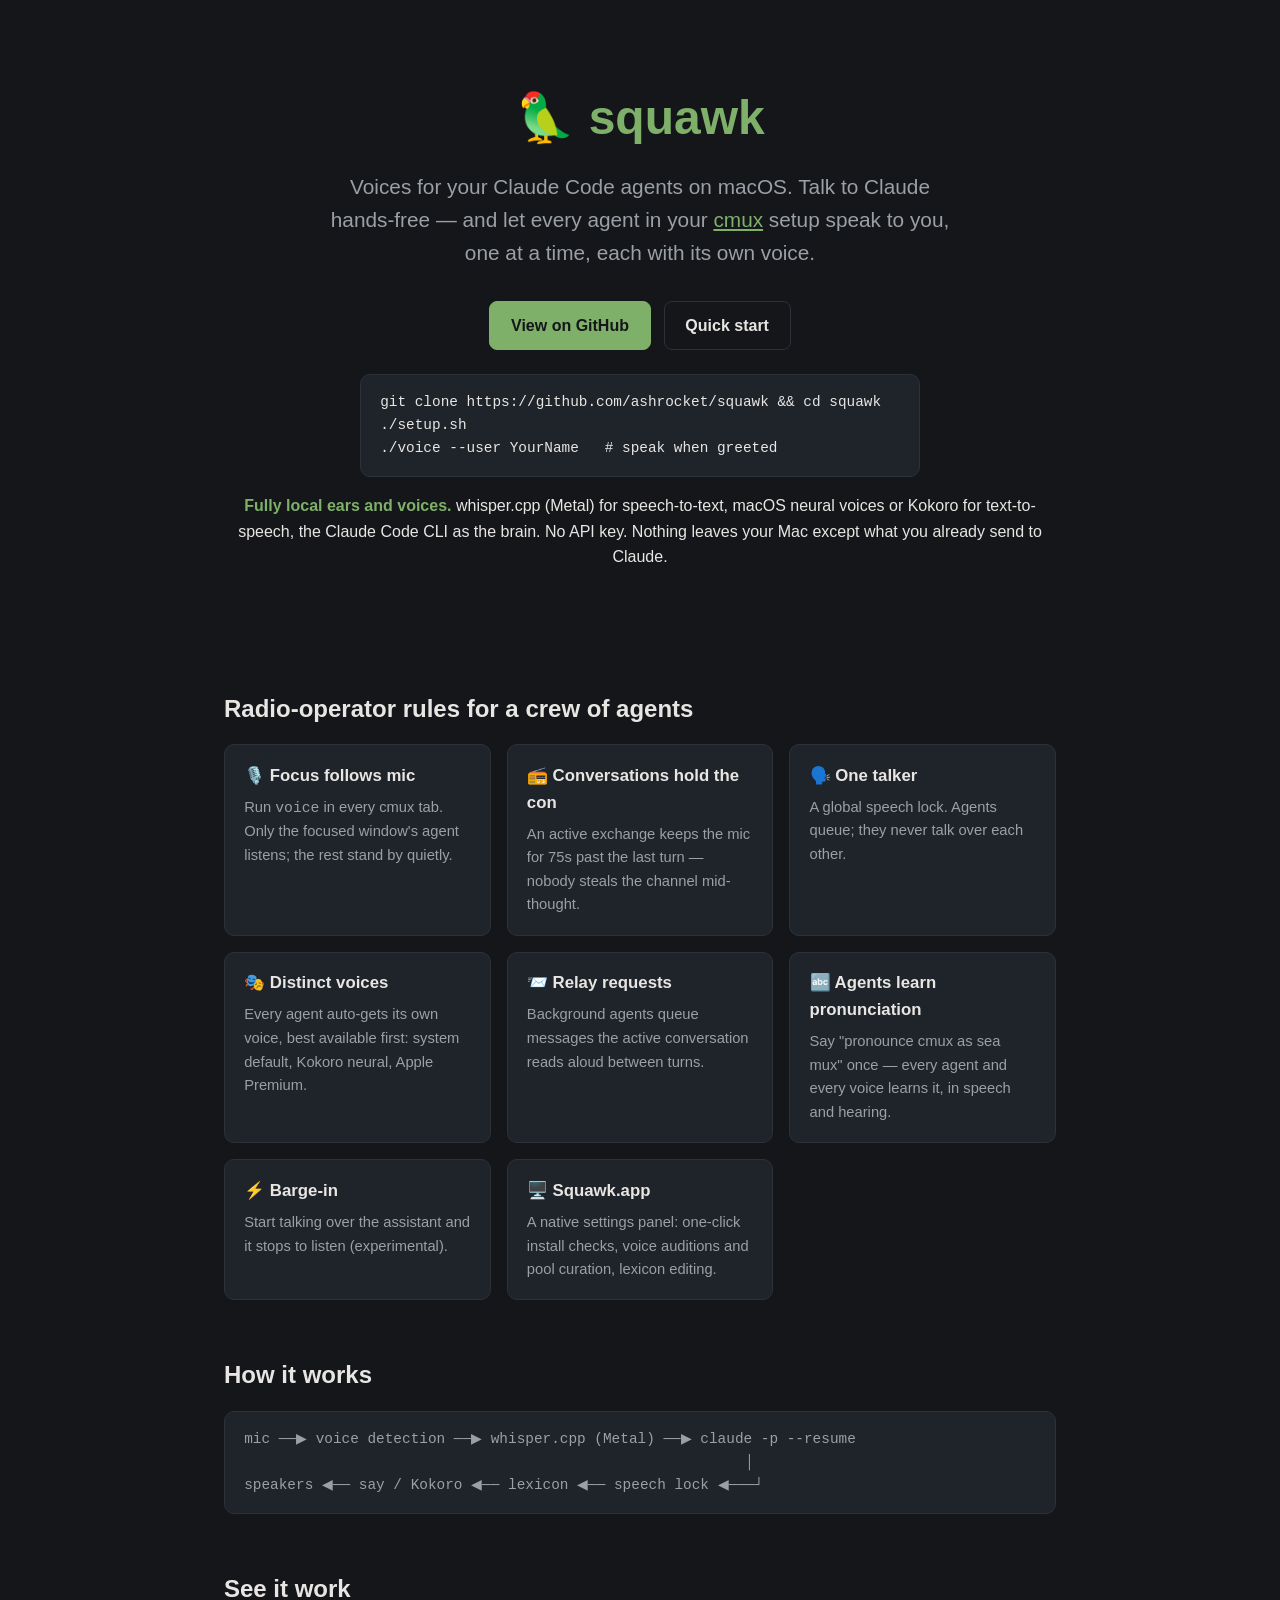
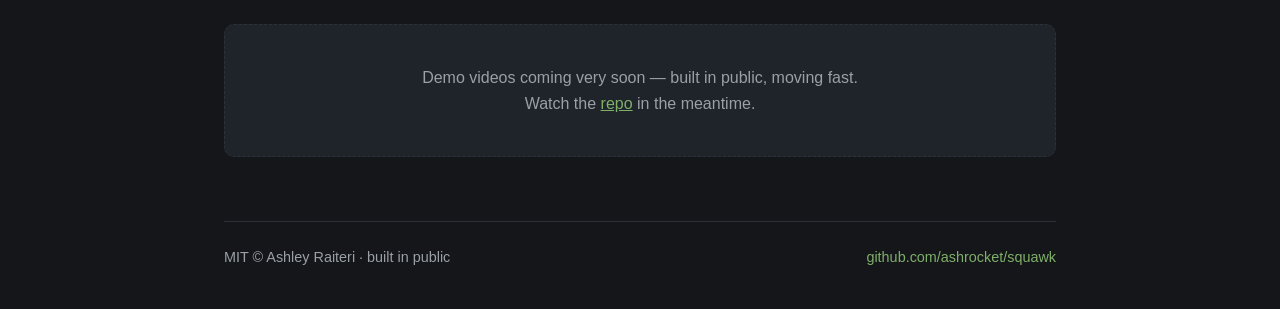
==== site/public/index.html @ d4e0b6df "Open-source readiness: thin-pool fallback, landing site, app icon - speak.py: fresh machines without" ====
<!DOCTYPE html>
<html lang="en">
<head>
<meta charset="utf-8">
<meta name="viewport" content="width=device-width, initial-scale=1">
<title>squawk — voices for your Claude Code agents on macOS</title>
<meta name="description" content="Talk to Claude hands-free. Every agent in your cmux setup speaks with its own voice — fully local STT/TTS, one audio channel, radio-operator rules.">
<style>
  :root { --bg:#14161a; --card:#1f232a; --line:#2c313a; --fg:#e8e6e3; --dim:#9aa0a6; --green:#7fb069; }
  * { box-sizing: border-box; }
  body { font-family:-apple-system, BlinkMacSystemFont, sans-serif; background:var(--bg); color:var(--fg);
         margin:0; line-height:1.6; }
  .wrap { max-width: 880px; margin: 0 auto; padding: 0 1.5rem; }
  header { padding: 5rem 0 3rem; text-align: center; }
  h1 { font-size: 3rem; margin: 0; font-weight: 700; }
  h1 .bird { -webkit-text-fill-color: initial; }
  h1 span.name { color: var(--green); }
  .tagline { font-size: 1.3rem; color: var(--dim); margin: 0.8rem auto 0; max-width: 620px; }
  .cta { margin-top: 2rem; display: flex; gap: 0.8rem; justify-content: center; flex-wrap: wrap; }
  .btn { display:inline-block; padding: 0.65rem 1.3rem; border-radius: 8px; text-decoration: none;
         font-weight: 600; border: 1px solid var(--line); color: var(--fg); }
  .btn.primary { background: var(--green); color: #14161a; border-color: var(--green); }
  .btn:hover { border-color: var(--green); }
  pre { background: var(--card); border: 1px solid var(--line); border-radius: 10px; padding: 1rem 1.2rem;
        overflow-x: auto; font-size: 0.9rem; }
  code { font-family: ui-monospace, SFMono-Regular, Menlo, monospace; }
  .quick { margin: 1.5rem auto 0; max-width: 560px; text-align: left; }
  h2 { margin: 3.5rem 0 1rem; font-size: 1.5rem; }
  .grid { display: grid; grid-template-columns: repeat(auto-fill, minmax(250px, 1fr)); gap: 1rem; }
  .card { background: var(--card); border: 1px solid var(--line); border-radius: 10px; padding: 1.1rem 1.2rem; }
  .card h3 { margin: 0 0 0.4rem; font-size: 1.05rem; }
  .card p { margin: 0; color: var(--dim); font-size: 0.92rem; }
  .diagram { color: var(--dim); }
  .videos { background: var(--card); border: 1px dashed var(--line); border-radius: 10px;
            padding: 2.5rem; text-align: center; color: var(--dim); }
  footer { margin: 4rem 0 2.5rem; padding-top: 1.5rem; border-top: 1px solid var(--line);
           color: var(--dim); font-size: 0.9rem; display: flex; justify-content: space-between; flex-wrap: wrap; gap: 0.5rem; }
  footer a { color: var(--green); text-decoration: none; }
  .local { color: var(--green); font-weight: 600; }
</style>
</head>
<body>
<div class="wrap">
  <header>
    <h1><span class="bird">🦜</span> <span class="name">squawk</span></h1>
    <p class="tagline">Voices for your Claude Code agents on macOS. Talk to Claude hands-free —
    and let every agent in your <a href="https://cmux.sh" style="color:var(--green)">cmux</a> setup
    speak to you, one at a time, each with its own voice.</p>
    <div class="cta">
      <a class="btn primary" href="https://github.com/ashrocket/squawk">View on GitHub</a>
      <a class="btn" href="https://github.com/ashrocket/squawk#quick-start">Quick start</a>
    </div>
    <div class="quick">
      <pre><code>git clone https://github.com/ashrocket/squawk &amp;&amp; cd squawk
./setup.sh
./voice --user YourName   # speak when greeted</code></pre>
    </div>
    <p><span class="local">Fully local ears and voices.</span> whisper.cpp (Metal) for speech-to-text,
    macOS neural voices or Kokoro for text-to-speech, the Claude Code CLI as the brain.
    No API key. Nothing leaves your Mac except what you already send to Claude.</p>
  </header>

  <h2>Radio-operator rules for a crew of agents</h2>
  <div class="grid">
    <div class="card"><h3>🎙️ Focus follows mic</h3>
      <p>Run <code>voice</code> in every cmux tab. Only the focused window's agent listens; the rest stand by quietly.</p></div>
    <div class="card"><h3>📻 Conversations hold the con</h3>
      <p>An active exchange keeps the mic for 75s past the last turn — nobody steals the channel mid-thought.</p></div>
    <div class="card"><h3>🗣️ One talker</h3>
      <p>A global speech lock. Agents queue; they never talk over each other.</p></div>
    <div class="card"><h3>🎭 Distinct voices</h3>
      <p>Every agent auto-gets its own voice, best available first: system default, Kokoro neural, Apple Premium.</p></div>
    <div class="card"><h3>📨 Relay requests</h3>
      <p>Background agents queue messages the active conversation reads aloud between turns.</p></div>
    <div class="card"><h3>🔤 Agents learn pronunciation</h3>
      <p>Say "pronounce cmux as sea mux" once — every agent and every voice learns it, in speech and hearing.</p></div>
    <div class="card"><h3>⚡ Barge-in</h3>
      <p>Start talking over the assistant and it stops to listen (experimental).</p></div>
    <div class="card"><h3>🖥️ Squawk.app</h3>
      <p>A native settings panel: one-click install checks, voice auditions and pool curation, lexicon editing.</p></div>
  </div>

  <h2>How it works</h2>
  <pre class="diagram"><code>mic ──▶ voice detection ──▶ whisper.cpp (Metal) ──▶ claude -p --resume
                                                          │
speakers ◀── say / Kokoro ◀── lexicon ◀── speech lock ◀───┘</code></pre>

  <h2>See it work</h2>
  <!-- VIDEOS: drop <video> or YouTube <iframe> embeds here -->
  <div class="videos">Demo videos coming very soon — built in public, moving fast.<br>
    Watch the <a href="https://github.com/ashrocket/squawk" style="color:var(--green)">repo</a> in the meantime.</div>

  <footer>
    <div>MIT © Ashley Raiteri · built in public</div>
    <div><a href="https://github.com/ashrocket/squawk">github.com/ashrocket/squawk</a></div>
  </footer>
</div>
</body>
</html>
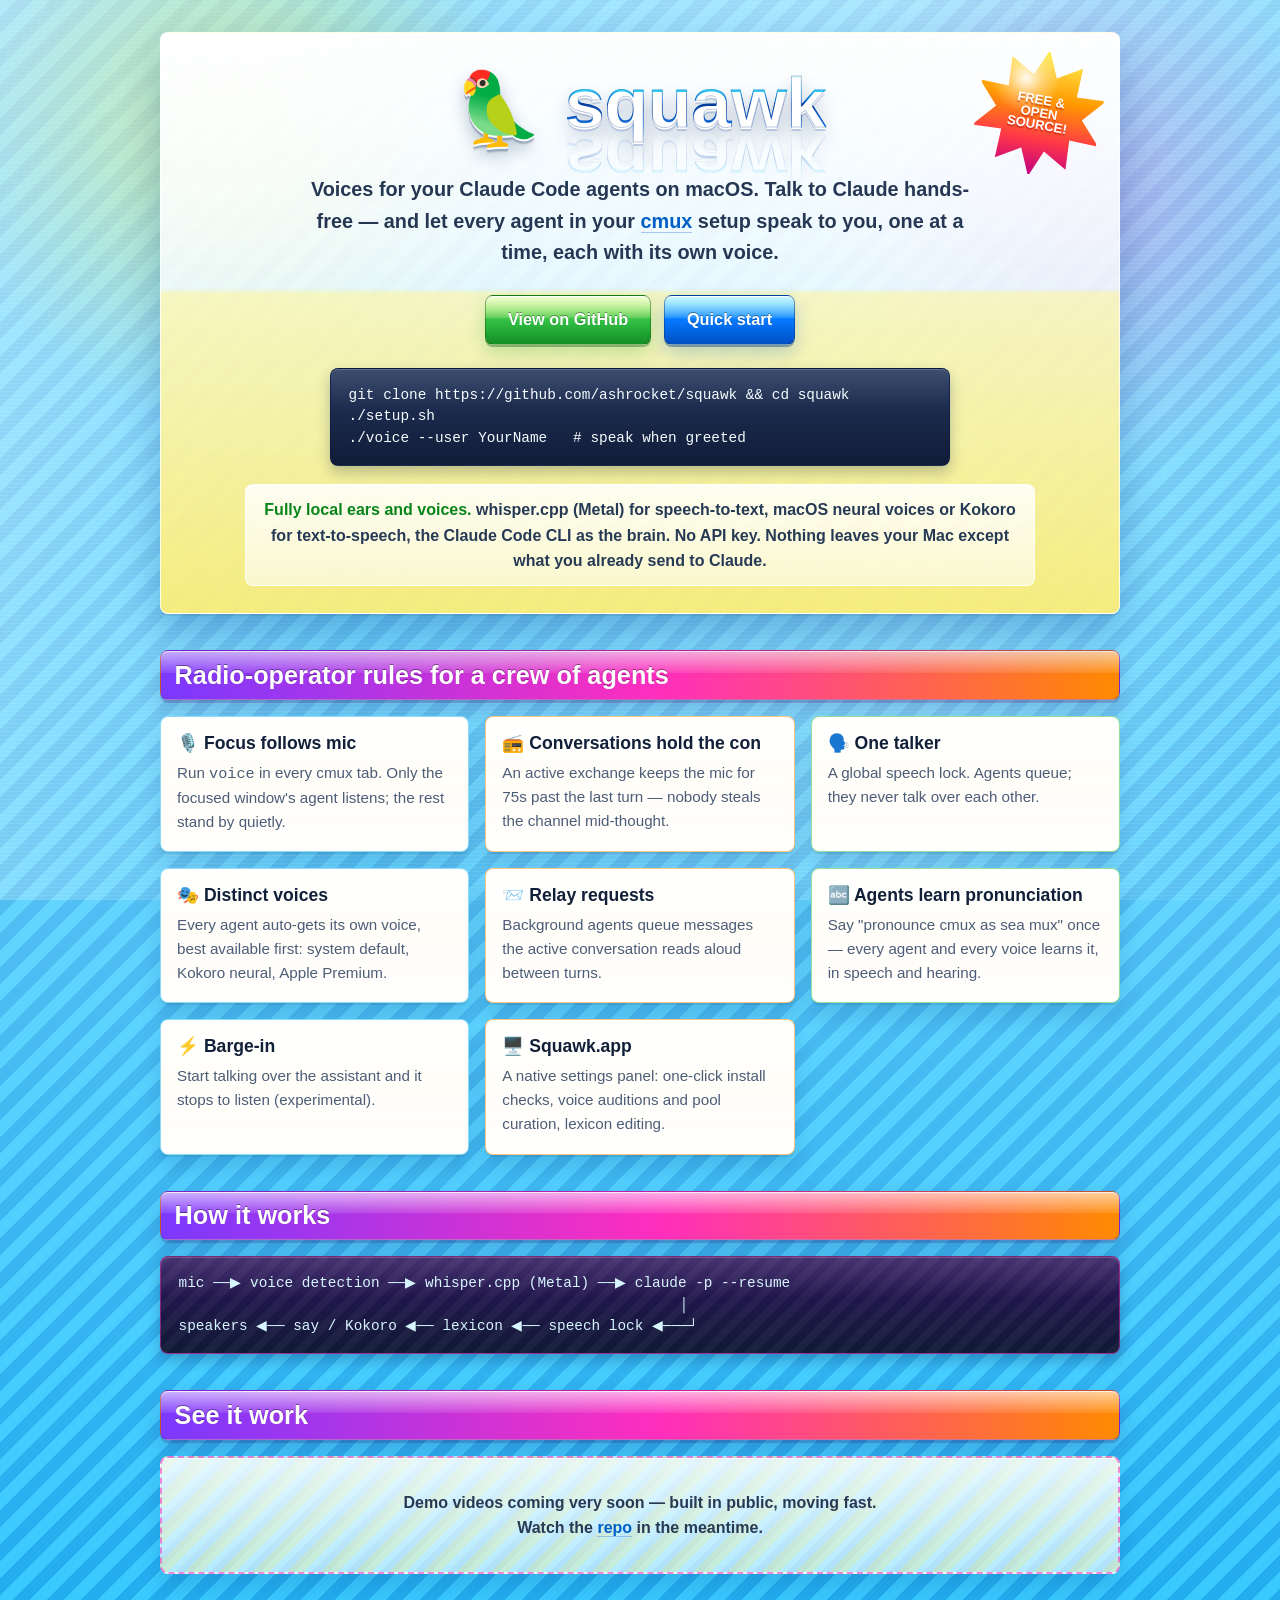
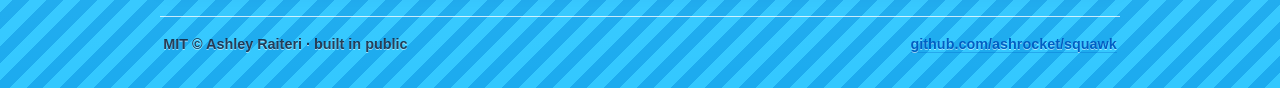
==== commit cb06bc84: "Site: 2008 Web 2.0 redesign (by codex) — glossy gradients, starburst badge Co-Authored-By: Claude Fa" ====
--- a/site/public/index.html
+++ b/site/public/index.html
@@ -6,45 +6,455 @@
 <title>squawk — voices for your Claude Code agents on macOS</title>
 <meta name="description" content="Talk to Claude hands-free. Every agent in your cmux setup speaks with its own voice — fully local STT/TTS, one audio channel, radio-operator rules.">
 <style>
-  :root { --bg:#14161a; --card:#1f232a; --line:#2c313a; --fg:#e8e6e3; --dim:#9aa0a6; --green:#7fb069; }
-  * { box-sizing: border-box; }
-  body { font-family:-apple-system, BlinkMacSystemFont, sans-serif; background:var(--bg); color:var(--fg);
-         margin:0; line-height:1.6; }
-  .wrap { max-width: 880px; margin: 0 auto; padding: 0 1.5rem; }
-  header { padding: 5rem 0 3rem; text-align: center; }
-  h1 { font-size: 3rem; margin: 0; font-weight: 700; }
-  h1 .bird { -webkit-text-fill-color: initial; }
-  h1 span.name { color: var(--green); }
-  .tagline { font-size: 1.3rem; color: var(--dim); margin: 0.8rem auto 0; max-width: 620px; }
-  .cta { margin-top: 2rem; display: flex; gap: 0.8rem; justify-content: center; flex-wrap: wrap; }
-  .btn { display:inline-block; padding: 0.65rem 1.3rem; border-radius: 8px; text-decoration: none;
-         font-weight: 600; border: 1px solid var(--line); color: var(--fg); }
-  .btn.primary { background: var(--green); color: #14161a; border-color: var(--green); }
-  .btn:hover { border-color: var(--green); }
-  pre { background: var(--card); border: 1px solid var(--line); border-radius: 10px; padding: 1rem 1.2rem;
-        overflow-x: auto; font-size: 0.9rem; }
-  code { font-family: ui-monospace, SFMono-Regular, Menlo, monospace; }
-  .quick { margin: 1.5rem auto 0; max-width: 560px; text-align: left; }
-  h2 { margin: 3.5rem 0 1rem; font-size: 1.5rem; }
-  .grid { display: grid; grid-template-columns: repeat(auto-fill, minmax(250px, 1fr)); gap: 1rem; }
-  .card { background: var(--card); border: 1px solid var(--line); border-radius: 10px; padding: 1.1rem 1.2rem; }
-  .card h3 { margin: 0 0 0.4rem; font-size: 1.05rem; }
-  .card p { margin: 0; color: var(--dim); font-size: 0.92rem; }
-  .diagram { color: var(--dim); }
-  .videos { background: var(--card); border: 1px dashed var(--line); border-radius: 10px;
-            padding: 2.5rem; text-align: center; color: var(--dim); }
-  footer { margin: 4rem 0 2.5rem; padding-top: 1.5rem; border-top: 1px solid var(--line);
-           color: var(--dim); font-size: 0.9rem; display: flex; justify-content: space-between; flex-wrap: wrap; gap: 0.5rem; }
-  footer a { color: var(--green); text-decoration: none; }
-  .local { color: var(--green); font-weight: 600; }
+  :root {
+    --ink: #18223b;
+    --muted: #4d5d77;
+    --paper: #fff7c8;
+    --paper-soft: #fffdf2;
+    --blue: #0069d9;
+    --blue-dark: #003d9e;
+    --cyan: #1dd7ff;
+    --green: #31bf45;
+    --lime: #baf62d;
+    --orange: #ff8a00;
+    --pink: #ff2ebd;
+    --red: #ff3748;
+    --purple: #7b39ff;
+    --line: rgba(24, 34, 59, 0.22);
+    --shadow: rgba(4, 20, 54, 0.24);
+  }
+
+  * {
+    box-sizing: border-box;
+  }
+
+  html {
+    min-height: 100%;
+  }
+
+  body {
+    margin: 0;
+    min-height: 100%;
+    font-family: "Trebuchet MS", Verdana, Arial, sans-serif;
+    line-height: 1.58;
+    color: var(--ink);
+    background:
+      radial-gradient(circle at 18% 8%, rgba(255, 244, 57, 0.45) 0, rgba(255, 244, 57, 0) 18rem),
+      radial-gradient(circle at 85% 12%, rgba(255, 46, 189, 0.25) 0, rgba(255, 46, 189, 0) 17rem),
+      linear-gradient(180deg, rgba(255,255,255,0.5), rgba(255,255,255,0)),
+      repeating-linear-gradient(135deg, #33c8ff 0, #33c8ff 12px, #1cabef 12px, #1cabef 24px);
+  }
+
+  body::before {
+    content: "";
+    position: fixed;
+    inset: 0;
+    pointer-events: none;
+    background:
+      linear-gradient(90deg, rgba(255,255,255,0.22), rgba(255,255,255,0) 28%, rgba(255,255,255,0.18) 72%, rgba(255,255,255,0)),
+      repeating-linear-gradient(0deg, rgba(255,255,255,0.07) 0, rgba(255,255,255,0.07) 1px, transparent 1px, transparent 4px);
+  }
+
+  a {
+    color: #005fc4;
+    font-weight: 700;
+    text-decoration: none;
+    border-bottom: 1px solid rgba(0, 95, 196, 0.3);
+  }
+
+  a:hover {
+    color: #d0008b;
+    border-bottom-color: rgba(208, 0, 139, 0.45);
+  }
+
+  .wrap {
+    width: min(960px, calc(100% - 2rem));
+    margin: 0 auto;
+    padding: 0 0 2rem;
+    position: relative;
+  }
+
+  header {
+    position: relative;
+    margin: 2rem 0 1.5rem;
+    padding: 2rem 2rem 1.7rem;
+    text-align: center;
+    border: 1px solid rgba(255,255,255,0.8);
+    border-radius: 8px;
+    background:
+      linear-gradient(180deg, rgba(255,255,255,0.94) 0, rgba(255,255,255,0.74) 44%, rgba(255,248,190,0.9) 45%, rgba(255,238,116,0.92) 100%);
+    box-shadow:
+      0 1px 0 rgba(255,255,255,0.95) inset,
+      0 2px 0 rgba(0,0,0,0.08),
+      0 20px 42px rgba(0, 56, 136, 0.28);
+    overflow: hidden;
+  }
+
+  header::after {
+    content: "";
+    position: absolute;
+    inset: 0 0 auto;
+    height: 44%;
+    background: linear-gradient(180deg, rgba(255,255,255,0.72), rgba(255,255,255,0.12));
+    pointer-events: none;
+  }
+
+  header > * {
+    position: relative;
+    z-index: 1;
+  }
+
+  h1 {
+    margin: 0;
+    padding: 0.25rem 0 1rem;
+    line-height: 0.96;
+    font-size: 4.45rem;
+    font-weight: 900;
+    color: var(--blue);
+    text-transform: lowercase;
+    text-shadow:
+      0 2px 0 #ffffff,
+      0 4px 0 rgba(0, 62, 148, 0.18),
+      0 9px 18px rgba(0, 35, 96, 0.25);
+  }
+
+  h1 .bird {
+    display: inline-block;
+    margin-right: 0.15rem;
+    -webkit-text-fill-color: initial;
+    filter: drop-shadow(0 3px 0 rgba(0,0,0,0.16));
+    vertical-align: -0.08em;
+  }
+
+  h1 span.name {
+    position: relative;
+    display: inline-block;
+    background: linear-gradient(180deg, #ffffff 0, #e5fffb 13%, #42e6ff 29%, #0572ee 49%, #003ea4 50%, #1b83ff 83%, #b9f6ff 100%);
+    -webkit-background-clip: text;
+    background-clip: text;
+    color: transparent;
+    -webkit-text-fill-color: transparent;
+    -webkit-text-stroke: 1px rgba(0, 45, 125, 0.26);
+    -webkit-box-reflect: below -0.17em linear-gradient(transparent 0, rgba(0, 72, 184, 0.24) 48%, rgba(0, 72, 184, 0));
+  }
+
+  .tagline {
+    max-width: 680px;
+    margin: 0.95rem auto 0;
+    color: #253753;
+    font-size: 1.24rem;
+    font-weight: 700;
+  }
+
+  .free-badge {
+    position: absolute;
+    top: 1rem;
+    right: 1rem;
+    width: 8rem;
+    height: 8rem;
+    display: flex;
+    align-items: center;
+    justify-content: center;
+    padding: 1rem;
+    color: #fff;
+    text-align: center;
+    font-size: 0.82rem;
+    line-height: 0.95;
+    font-weight: 900;
+    text-transform: uppercase;
+    text-shadow: 0 2px 0 rgba(148, 0, 0, 0.36);
+    background:
+      radial-gradient(circle at 35% 24%, rgba(255,255,255,0.92) 0, rgba(255,255,255,0.36) 14%, rgba(255,255,255,0) 28%),
+      linear-gradient(180deg, #ffef4f 0, #ff9a00 38%, #ff3748 72%, #c10083 100%);
+    border: 2px solid #fff;
+    clip-path: polygon(50% 0%, 59% 21%, 78% 10%, 77% 33%, 100% 32%, 84% 50%, 100% 68%, 77% 67%, 78% 90%, 59% 79%, 50% 100%, 41% 79%, 22% 90%, 23% 67%, 0% 68%, 16% 50%, 0% 32%, 23% 33%, 22% 10%, 41% 21%);
+    box-shadow: 0 5px 0 rgba(106, 0, 88, 0.3), 0 14px 24px rgba(255, 46, 189, 0.32);
+    transform: rotate(10deg);
+    z-index: 2;
+  }
+
+  .free-badge span {
+    display: block;
+    max-width: 4.9rem;
+  }
+
+  .cta {
+    margin-top: 1.7rem;
+    display: flex;
+    gap: 0.85rem;
+    justify-content: center;
+    flex-wrap: wrap;
+  }
+
+  .btn {
+    position: relative;
+    display: inline-flex;
+    min-height: 2.85rem;
+    align-items: center;
+    justify-content: center;
+    padding: 0.65rem 1.35rem 0.7rem;
+    border: 1px solid rgba(0, 47, 113, 0.46);
+    border-radius: 8px;
+    color: #fff;
+    font-size: 1.02rem;
+    font-weight: 900;
+    text-decoration: none;
+    text-shadow: 0 -1px 0 rgba(0,0,0,0.35);
+    background:
+      linear-gradient(180deg, rgba(255,255,255,0.76), rgba(255,255,255,0.12) 45%, rgba(0,0,0,0) 46%),
+      linear-gradient(180deg, #3de6ff 0, #0579ff 50%, #004ec3 100%);
+    box-shadow:
+      0 1px 0 rgba(255,255,255,0.9) inset,
+      0 2px 0 rgba(0, 42, 105, 0.38),
+      0 8px 18px rgba(0, 84, 184, 0.24);
+  }
+
+  .btn:hover {
+    color: #fff;
+    border-color: rgba(122, 0, 98, 0.44);
+    background:
+      linear-gradient(180deg, rgba(255,255,255,0.82), rgba(255,255,255,0.18) 45%, rgba(0,0,0,0) 46%),
+      linear-gradient(180deg, #ff8ee3 0, var(--pink) 52%, #b50083 100%);
+  }
+
+  .btn.primary {
+    border-color: rgba(19, 92, 0, 0.44);
+    background:
+      linear-gradient(180deg, rgba(255,255,255,0.82), rgba(255,255,255,0.16) 45%, rgba(0,0,0,0) 46%),
+      linear-gradient(180deg, var(--lime) 0, var(--green) 52%, #138d22 100%);
+    box-shadow:
+      0 1px 0 rgba(255,255,255,0.92) inset,
+      0 2px 0 rgba(14, 92, 24, 0.38),
+      0 8px 18px rgba(24, 150, 39, 0.24);
+  }
+
+  .quick {
+    max-width: 620px;
+    margin: 1.45rem auto 0;
+    text-align: left;
+  }
+
+  pre {
+    margin: 0;
+    padding: 1rem 1.1rem;
+    overflow-x: auto;
+    color: #f7fcff;
+    font-size: 0.9rem;
+    line-height: 1.48;
+    border: 1px solid rgba(0, 24, 66, 0.62);
+    border-radius: 8px;
+    background:
+      linear-gradient(180deg, rgba(255,255,255,0.12), rgba(255,255,255,0) 44%),
+      linear-gradient(180deg, #23355c 0, #111c38 100%);
+    box-shadow:
+      0 1px 0 rgba(255,255,255,0.18) inset,
+      0 6px 14px rgba(0, 20, 56, 0.25);
+  }
+
+  code {
+    font-family: Menlo, Monaco, Consolas, "Courier New", monospace;
+  }
+
+  .local-note {
+    max-width: 790px;
+    margin: 1.15rem auto 0;
+    padding: 0.75rem 0.95rem;
+    color: #273a55;
+    font-size: 1rem;
+    font-weight: 700;
+    border: 1px solid rgba(255,255,255,0.78);
+    border-radius: 8px;
+    background:
+      linear-gradient(180deg, rgba(255,255,255,0.78), rgba(255,255,255,0.38)),
+      rgba(255,255,255,0.34);
+    box-shadow: 0 1px 0 rgba(255,255,255,0.86) inset;
+  }
+
+  .local {
+    color: #07851a;
+    font-weight: 900;
+  }
+
+  section {
+    margin-top: 1.5rem;
+  }
+
+  h2 {
+    margin: 2.25rem 0 1rem;
+    padding: 0.58rem 0.85rem 0.63rem;
+    color: #fff;
+    font-size: 1.58rem;
+    line-height: 1.12;
+    font-weight: 900;
+    border: 1px solid rgba(107, 0, 122, 0.38);
+    border-radius: 8px;
+    text-shadow: 0 -1px 0 rgba(0,0,0,0.38);
+    background:
+      linear-gradient(180deg, rgba(255,255,255,0.62), rgba(255,255,255,0.1) 45%, rgba(0,0,0,0) 46%),
+      linear-gradient(90deg, #7b39ff 0, #ff2ebd 52%, #ff8a00 100%);
+    box-shadow:
+      0 1px 0 rgba(255,255,255,0.72) inset,
+      0 3px 0 rgba(52, 0, 86, 0.18),
+      0 12px 24px rgba(40, 0, 90, 0.17);
+  }
+
+  .grid {
+    display: grid;
+    grid-template-columns: repeat(auto-fit, minmax(235px, 1fr));
+    gap: 1rem;
+  }
+
+  .card {
+    padding: 1rem 1rem 1.08rem;
+    border: 1px solid rgba(255,255,255,0.82);
+    border-radius: 8px;
+    background:
+      linear-gradient(180deg, rgba(255,255,255,0.94) 0, rgba(255,255,255,0.72) 36%, rgba(255,255,255,0.48) 37%, rgba(255,255,255,0.84) 100%),
+      var(--paper-soft);
+    box-shadow:
+      0 1px 0 rgba(255,255,255,0.95) inset,
+      0 2px 0 rgba(0,0,0,0.08),
+      0 14px 22px rgba(0, 49, 117, 0.15);
+  }
+
+  .card:nth-child(3n + 1) {
+    border-color: rgba(31, 183, 244, 0.5);
+  }
+
+  .card:nth-child(3n + 2) {
+    border-color: rgba(255, 138, 0, 0.5);
+  }
+
+  .card:nth-child(3n + 3) {
+    border-color: rgba(49, 191, 69, 0.5);
+  }
+
+  .card h3 {
+    margin: 0 0 0.45rem;
+    color: #111f38;
+    font-size: 1.1rem;
+    line-height: 1.18;
+    font-weight: 900;
+  }
+
+  .card p {
+    margin: 0;
+    color: var(--muted);
+    font-size: 0.95rem;
+  }
+
+  .diagram {
+    color: #d8f6ff;
+    border-color: rgba(255, 46, 189, 0.45);
+    background:
+      linear-gradient(180deg, rgba(255,255,255,0.13), rgba(255,255,255,0) 43%),
+      repeating-linear-gradient(135deg, rgba(255,255,255,0.04) 0, rgba(255,255,255,0.04) 8px, transparent 8px, transparent 16px),
+      linear-gradient(180deg, #2c145c 0, #101a35 100%);
+  }
+
+  .videos {
+    padding: 2rem 1.5rem;
+    color: #283953;
+    text-align: center;
+    font-weight: 800;
+    border: 2px dashed rgba(255, 46, 189, 0.56);
+    border-radius: 8px;
+    background:
+      linear-gradient(180deg, rgba(255,255,255,0.82), rgba(255,255,255,0.48)),
+      repeating-linear-gradient(-45deg, rgba(255, 239, 79, 0.42) 0, rgba(255, 239, 79, 0.42) 12px, rgba(255,255,255,0.28) 12px, rgba(255,255,255,0.28) 24px);
+    box-shadow:
+      0 1px 0 rgba(255,255,255,0.9) inset,
+      0 13px 22px rgba(0, 44, 111, 0.14);
+  }
+
+  footer {
+    margin: 2.6rem 0 0;
+    padding: 1rem 0.2rem 0;
+    color: rgba(18, 31, 56, 0.84);
+    font-size: 0.9rem;
+    font-weight: 700;
+    display: flex;
+    justify-content: space-between;
+    flex-wrap: wrap;
+    gap: 0.5rem 1rem;
+    border-top: 1px solid rgba(255,255,255,0.75);
+    text-shadow: 0 1px 0 rgba(255,255,255,0.55);
+  }
+
+  @media (max-width: 940px) {
+    .free-badge {
+      position: relative;
+      top: auto;
+      right: auto;
+      margin: 0 auto 0.75rem;
+      transform: rotate(7deg);
+    }
+  }
+
+  @media (max-width: 760px) {
+    .wrap {
+      width: min(100% - 1rem, 960px);
+    }
+
+    header {
+      margin-top: 0.5rem;
+      padding: 1.45rem 1rem 1.35rem;
+    }
+
+    h1 {
+      font-size: 3.25rem;
+      padding-bottom: 0.7rem;
+    }
+
+    .tagline {
+      font-size: 1.05rem;
+    }
+
+    pre {
+      padding: 0.85rem 0.9rem;
+      font-size: 0.78rem;
+    }
+
+    .quick pre code {
+      white-space: pre-wrap;
+      overflow-wrap: anywhere;
+    }
+
+    .diagram {
+      font-size: 0.62rem;
+    }
+
+    .free-badge {
+      width: 6.9rem;
+      height: 6.9rem;
+      font-size: 0.72rem;
+    }
+
+    .free-badge span {
+      max-width: 4.25rem;
+    }
+
+    .btn {
+      width: 100%;
+    }
+
+    h2 {
+      font-size: 1.32rem;
+    }
+
+    .videos {
+      padding: 1.45rem 1rem;
+    }
+  }
 </style>
 </head>
 <body>
 <div class="wrap">
   <header>
-    <h1><span class="bird">🦜</span> <span class="name">squawk</span></h1>
+    <div class="free-badge"><span>FREE &amp; OPEN SOURCE!</span></div>
+    <h1><span class="bird">🦜</span> <span class="name" data-text="squawk">squawk</span></h1>
     <p class="tagline">Voices for your Claude Code agents on macOS. Talk to Claude hands-free —
-    and let every agent in your <a href="https://cmux.sh" style="color:var(--green)">cmux</a> setup
+    and let every agent in your <a href="https://cmux.sh">cmux</a> setup
     speak to you, one at a time, each with its own voice.</p>
     <div class="cta">
       <a class="btn primary" href="https://github.com/ashrocket/squawk">View on GitHub</a>
@@ -55,40 +465,47 @@
 ./setup.sh
 ./voice --user YourName   # speak when greeted</code></pre>
     </div>
-    <p><span class="local">Fully local ears and voices.</span> whisper.cpp (Metal) for speech-to-text,
+    <p class="local-note"><span class="local">Fully local ears and voices.</span> whisper.cpp (Metal) for speech-to-text,
     macOS neural voices or Kokoro for text-to-speech, the Claude Code CLI as the brain.
     No API key. Nothing leaves your Mac except what you already send to Claude.</p>
   </header>
 
-  <h2>Radio-operator rules for a crew of agents</h2>
-  <div class="grid">
-    <div class="card"><h3>🎙️ Focus follows mic</h3>
-      <p>Run <code>voice</code> in every cmux tab. Only the focused window's agent listens; the rest stand by quietly.</p></div>
-    <div class="card"><h3>📻 Conversations hold the con</h3>
-      <p>An active exchange keeps the mic for 75s past the last turn — nobody steals the channel mid-thought.</p></div>
-    <div class="card"><h3>🗣️ One talker</h3>
-      <p>A global speech lock. Agents queue; they never talk over each other.</p></div>
-    <div class="card"><h3>🎭 Distinct voices</h3>
-      <p>Every agent auto-gets its own voice, best available first: system default, Kokoro neural, Apple Premium.</p></div>
-    <div class="card"><h3>📨 Relay requests</h3>
-      <p>Background agents queue messages the active conversation reads aloud between turns.</p></div>
-    <div class="card"><h3>🔤 Agents learn pronunciation</h3>
-      <p>Say "pronounce cmux as sea mux" once — every agent and every voice learns it, in speech and hearing.</p></div>
-    <div class="card"><h3>⚡ Barge-in</h3>
-      <p>Start talking over the assistant and it stops to listen (experimental).</p></div>
-    <div class="card"><h3>🖥️ Squawk.app</h3>
-      <p>A native settings panel: one-click install checks, voice auditions and pool curation, lexicon editing.</p></div>
-  </div>
-
-  <h2>How it works</h2>
-  <pre class="diagram"><code>mic ──▶ voice detection ──▶ whisper.cpp (Metal) ──▶ claude -p --resume
+  <section>
+    <h2>Radio-operator rules for a crew of agents</h2>
+    <div class="grid">
+      <div class="card"><h3>🎙️ Focus follows mic</h3>
+        <p>Run <code>voice</code> in every cmux tab. Only the focused window's agent listens; the rest stand by quietly.</p></div>
+      <div class="card"><h3>📻 Conversations hold the con</h3>
+        <p>An active exchange keeps the mic for 75s past the last turn — nobody steals the channel mid-thought.</p></div>
+      <div class="card"><h3>🗣️ One talker</h3>
+        <p>A global speech lock. Agents queue; they never talk over each other.</p></div>
+      <div class="card"><h3>🎭 Distinct voices</h3>
+        <p>Every agent auto-gets its own voice, best available first: system default, Kokoro neural, Apple Premium.</p></div>
+      <div class="card"><h3>📨 Relay requests</h3>
+        <p>Background agents queue messages the active conversation reads aloud between turns.</p></div>
+      <div class="card"><h3>🔤 Agents learn pronunciation</h3>
+        <p>Say "pronounce cmux as sea mux" once — every agent and every voice learns it, in speech and hearing.</p></div>
+      <div class="card"><h3>⚡ Barge-in</h3>
+        <p>Start talking over the assistant and it stops to listen (experimental).</p></div>
+      <div class="card"><h3>🖥️ Squawk.app</h3>
+        <p>A native settings panel: one-click install checks, voice auditions and pool curation, lexicon editing.</p></div>
+    </div>
+  </section>
+
+  <section>
+    <h2>How it works</h2>
+    <pre class="diagram"><code>mic ──▶ voice detection ──▶ whisper.cpp (Metal) ──▶ claude -p --resume
                                                           │
 speakers ◀── say / Kokoro ◀── lexicon ◀── speech lock ◀───┘</code></pre>
-
-  <h2>See it work</h2>
-  <!-- VIDEOS: drop <video> or YouTube <iframe> embeds here -->
-  <div class="videos">Demo videos coming very soon — built in public, moving fast.<br>
-    Watch the <a href="https://github.com/ashrocket/squawk" style="color:var(--green)">repo</a> in the meantime.</div>
+  </section>
+
+  <section>
+    <h2>See it work</h2>
+    <!-- VIDEOS -->
+    <!-- VIDEOS: drop <video> or YouTube <iframe> embeds here -->
+    <div class="videos">Demo videos coming very soon — built in public, moving fast.<br>
+      Watch the <a href="https://github.com/ashrocket/squawk">repo</a> in the meantime.</div>
+  </section>
 
   <footer>
     <div>MIT © Ashley Raiteri · built in public</div>
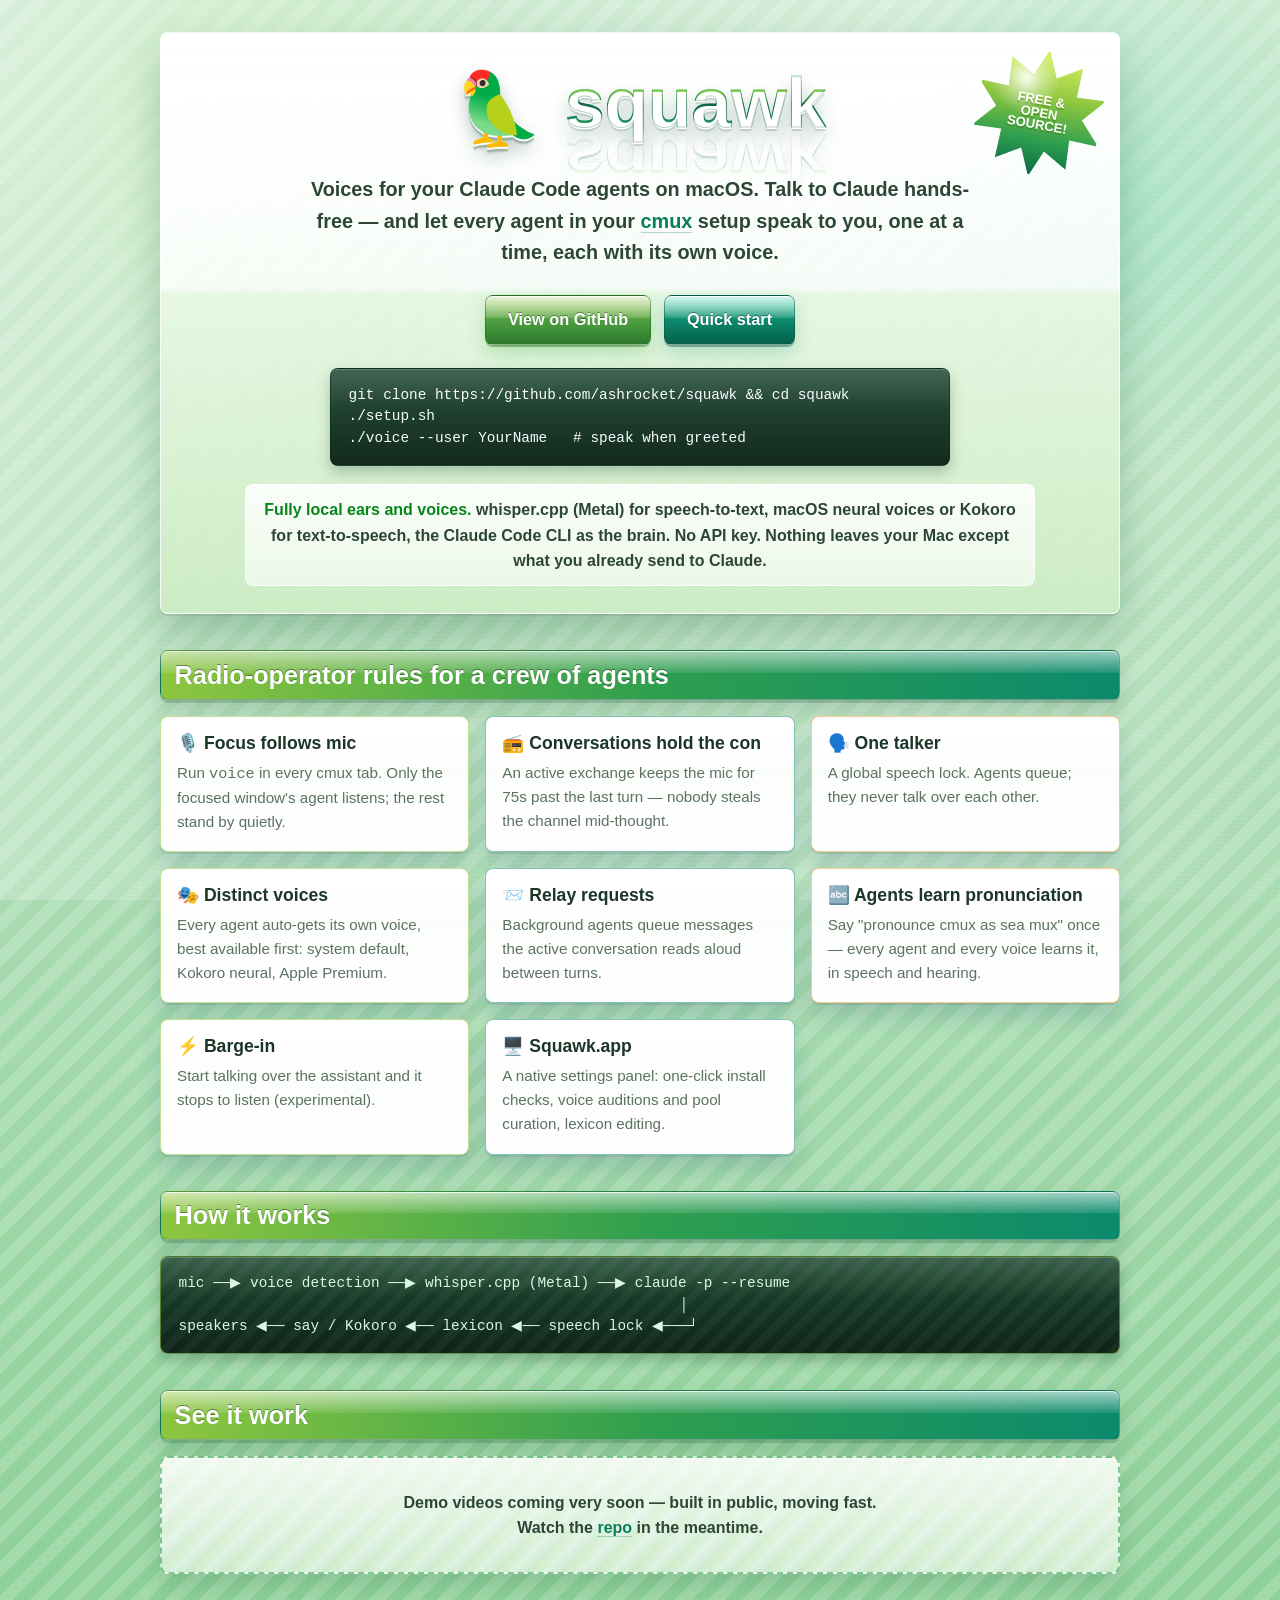
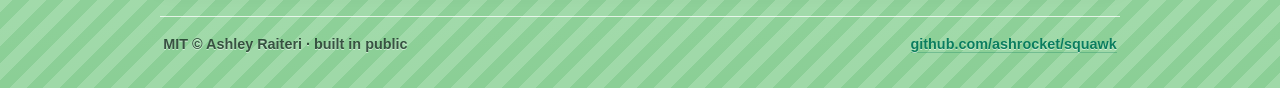
==== commit c413cf0c: "Site: Mint.com-2008 re-theme — sage pinstripes, leafy greens, Lucida Grande Co-Authored-By: Claude F" ====
--- a/site/public/index.html
+++ b/site/public/index.html
@@ -7,21 +7,21 @@
 <meta name="description" content="Talk to Claude hands-free. Every agent in your cmux setup speaks with its own voice — fully local STT/TTS, one audio channel, radio-operator rules.">
 <style>
   :root {
-    --ink: #18223b;
-    --muted: #4d5d77;
-    --paper: #fff7c8;
-    --paper-soft: #fffdf2;
-    --blue: #0069d9;
-    --blue-dark: #003d9e;
-    --cyan: #1dd7ff;
-    --green: #31bf45;
-    --lime: #baf62d;
-    --orange: #ff8a00;
-    --pink: #ff2ebd;
-    --red: #ff3748;
-    --purple: #7b39ff;
-    --line: rgba(24, 34, 59, 0.22);
-    --shadow: rgba(4, 20, 54, 0.24);
+    --ink: #21382c;
+    --muted: #5b7263;
+    --paper: #eef8ef;
+    --paper-soft: #f8fcf8;
+    --blue: #0b8a6d;
+    --blue-dark: #04604b;
+    --cyan: #56d4b2;
+    --green: #43a047;
+    --lime: #8dc63f;
+    --orange: #f7941d;
+    --pink: #0b8a6d;
+    --red: #3e9c54;
+    --purple: #2e7d5b;
+    --line: rgba(33, 56, 44, 0.22);
+    --shadow: rgba(10, 51, 35, 0.22);
   }
 
   * {
@@ -35,14 +35,14 @@
   body {
     margin: 0;
     min-height: 100%;
-    font-family: "Trebuchet MS", Verdana, Arial, sans-serif;
+    font-family: "Lucida Grande", "Helvetica Neue", Helvetica, Verdana, sans-serif;
     line-height: 1.58;
     color: var(--ink);
     background:
-      radial-gradient(circle at 18% 8%, rgba(255, 244, 57, 0.45) 0, rgba(255, 244, 57, 0) 18rem),
-      radial-gradient(circle at 85% 12%, rgba(255, 46, 189, 0.25) 0, rgba(255, 46, 189, 0) 17rem),
-      linear-gradient(180deg, rgba(255,255,255,0.5), rgba(255,255,255,0)),
-      repeating-linear-gradient(135deg, #33c8ff 0, #33c8ff 12px, #1cabef 12px, #1cabef 24px);
+      radial-gradient(circle at 18% 8%, rgba(214, 245, 196, 0.55) 0, rgba(214, 245, 196, 0) 18rem),
+      radial-gradient(circle at 85% 12%, rgba(86, 212, 178, 0.30) 0, rgba(86, 212, 178, 0) 17rem),
+      linear-gradient(180deg, rgba(255,255,255,0.55), rgba(255,255,255,0)),
+      repeating-linear-gradient(135deg, #9fd9a8 0, #9fd9a8 12px, #8bcf96 12px, #8bcf96 24px);
   }
 
   body::before {
@@ -56,15 +56,15 @@
   }
 
   a {
-    color: #005fc4;
+    color: #0a7d5e;
     font-weight: 700;
     text-decoration: none;
-    border-bottom: 1px solid rgba(0, 95, 196, 0.3);
+    border-bottom: 1px solid rgba(10, 125, 94, 0.3);
   }
 
   a:hover {
-    color: #d0008b;
-    border-bottom-color: rgba(208, 0, 139, 0.45);
+    color: #f7941d;
+    border-bottom-color: rgba(247, 148, 29, 0.45);
   }
 
   .wrap {
@@ -82,11 +82,11 @@
     border: 1px solid rgba(255,255,255,0.8);
     border-radius: 8px;
     background:
-      linear-gradient(180deg, rgba(255,255,255,0.94) 0, rgba(255,255,255,0.74) 44%, rgba(255,248,190,0.9) 45%, rgba(255,238,116,0.92) 100%);
+      linear-gradient(180deg, rgba(255,255,255,0.96) 0, rgba(255,255,255,0.80) 44%, rgba(232,248,228,0.92) 45%, rgba(205,236,196,0.94) 100%);
     box-shadow:
       0 1px 0 rgba(255,255,255,0.95) inset,
       0 2px 0 rgba(0,0,0,0.08),
-      0 20px 42px rgba(0, 56, 136, 0.28);
+      0 20px 42px rgba(16, 84, 52, 0.26);
     overflow: hidden;
   }
 
@@ -114,8 +114,8 @@
     text-transform: lowercase;
     text-shadow:
       0 2px 0 #ffffff,
-      0 4px 0 rgba(0, 62, 148, 0.18),
-      0 9px 18px rgba(0, 35, 96, 0.25);
+      0 4px 0 rgba(11, 96, 64, 0.18),
+      0 9px 18px rgba(6, 64, 42, 0.25);
   }
 
   h1 .bird {
@@ -129,19 +129,19 @@
   h1 span.name {
     position: relative;
     display: inline-block;
-    background: linear-gradient(180deg, #ffffff 0, #e5fffb 13%, #42e6ff 29%, #0572ee 49%, #003ea4 50%, #1b83ff 83%, #b9f6ff 100%);
+    background: linear-gradient(180deg, #ffffff 0, #eafff3 13%, #9fe860 29%, #2e9e4f 49%, #0a6b46 50%, #2fae74 83%, #c8f7d6 100%);
     -webkit-background-clip: text;
     background-clip: text;
     color: transparent;
     -webkit-text-fill-color: transparent;
-    -webkit-text-stroke: 1px rgba(0, 45, 125, 0.26);
-    -webkit-box-reflect: below -0.17em linear-gradient(transparent 0, rgba(0, 72, 184, 0.24) 48%, rgba(0, 72, 184, 0));
+    -webkit-text-stroke: 1px rgba(8, 77, 50, 0.28);
+    -webkit-box-reflect: below -0.17em linear-gradient(transparent 0, rgba(12, 110, 72, 0.24) 48%, rgba(12, 110, 72, 0));
   }
 
   .tagline {
     max-width: 680px;
     margin: 0.95rem auto 0;
-    color: #253753;
+    color: #2c4636;
     font-size: 1.24rem;
     font-weight: 700;
   }
@@ -162,13 +162,13 @@
     line-height: 0.95;
     font-weight: 900;
     text-transform: uppercase;
-    text-shadow: 0 2px 0 rgba(148, 0, 0, 0.36);
+    text-shadow: 0 2px 0 rgba(60, 96, 0, 0.36);
     background:
       radial-gradient(circle at 35% 24%, rgba(255,255,255,0.92) 0, rgba(255,255,255,0.36) 14%, rgba(255,255,255,0) 28%),
-      linear-gradient(180deg, #ffef4f 0, #ff9a00 38%, #ff3748 72%, #c10083 100%);
+      linear-gradient(180deg, #d8f25e 0, #8dc63f 38%, #2e9e4f 72%, #0a6b46 100%);
     border: 2px solid #fff;
     clip-path: polygon(50% 0%, 59% 21%, 78% 10%, 77% 33%, 100% 32%, 84% 50%, 100% 68%, 77% 67%, 78% 90%, 59% 79%, 50% 100%, 41% 79%, 22% 90%, 23% 67%, 0% 68%, 16% 50%, 0% 32%, 23% 33%, 22% 10%, 41% 21%);
-    box-shadow: 0 5px 0 rgba(106, 0, 88, 0.3), 0 14px 24px rgba(255, 46, 189, 0.32);
+    box-shadow: 0 5px 0 rgba(8, 77, 50, 0.3), 0 14px 24px rgba(46, 158, 79, 0.32);
     transform: rotate(10deg);
     z-index: 2;
   }
@@ -193,7 +193,7 @@
     align-items: center;
     justify-content: center;
     padding: 0.65rem 1.35rem 0.7rem;
-    border: 1px solid rgba(0, 47, 113, 0.46);
+    border: 1px solid rgba(5, 77, 58, 0.46);
     border-radius: 8px;
     color: #fff;
     font-size: 1.02rem;
@@ -202,26 +202,26 @@
     text-shadow: 0 -1px 0 rgba(0,0,0,0.35);
     background:
       linear-gradient(180deg, rgba(255,255,255,0.76), rgba(255,255,255,0.12) 45%, rgba(0,0,0,0) 46%),
-      linear-gradient(180deg, #3de6ff 0, #0579ff 50%, #004ec3 100%);
+      linear-gradient(180deg, #54d8b4 0, #0b8a6d 50%, #04604b 100%);
     box-shadow:
       0 1px 0 rgba(255,255,255,0.9) inset,
-      0 2px 0 rgba(0, 42, 105, 0.38),
-      0 8px 18px rgba(0, 84, 184, 0.24);
+      0 2px 0 rgba(4, 70, 53, 0.38),
+      0 8px 18px rgba(11, 138, 109, 0.24);
   }
 
   .btn:hover {
     color: #fff;
-    border-color: rgba(122, 0, 98, 0.44);
+    border-color: rgba(160, 92, 0, 0.44);
     background:
       linear-gradient(180deg, rgba(255,255,255,0.82), rgba(255,255,255,0.18) 45%, rgba(0,0,0,0) 46%),
-      linear-gradient(180deg, #ff8ee3 0, var(--pink) 52%, #b50083 100%);
+      linear-gradient(180deg, #ffc46e 0, var(--orange) 52%, #c96a00 100%);
   }
 
   .btn.primary {
     border-color: rgba(19, 92, 0, 0.44);
     background:
       linear-gradient(180deg, rgba(255,255,255,0.82), rgba(255,255,255,0.16) 45%, rgba(0,0,0,0) 46%),
-      linear-gradient(180deg, var(--lime) 0, var(--green) 52%, #138d22 100%);
+      linear-gradient(180deg, var(--lime) 0, #4d9e3f 52%, #2c7a2e 100%);
     box-shadow:
       0 1px 0 rgba(255,255,255,0.92) inset,
       0 2px 0 rgba(14, 92, 24, 0.38),
@@ -241,14 +241,14 @@
     color: #f7fcff;
     font-size: 0.9rem;
     line-height: 1.48;
-    border: 1px solid rgba(0, 24, 66, 0.62);
+    border: 1px solid rgba(6, 46, 32, 0.62);
     border-radius: 8px;
     background:
       linear-gradient(180deg, rgba(255,255,255,0.12), rgba(255,255,255,0) 44%),
-      linear-gradient(180deg, #23355c 0, #111c38 100%);
+      linear-gradient(180deg, #29503c 0, #122a1d 100%);
     box-shadow:
       0 1px 0 rgba(255,255,255,0.18) inset,
-      0 6px 14px rgba(0, 20, 56, 0.25);
+      0 6px 14px rgba(5, 38, 24, 0.25);
   }
 
   code {
@@ -259,7 +259,7 @@
     max-width: 790px;
     margin: 1.15rem auto 0;
     padding: 0.75rem 0.95rem;
-    color: #273a55;
+    color: #2c4636;
     font-size: 1rem;
     font-weight: 700;
     border: 1px solid rgba(255,255,255,0.78);
@@ -286,16 +286,16 @@
     font-size: 1.58rem;
     line-height: 1.12;
     font-weight: 900;
-    border: 1px solid rgba(107, 0, 122, 0.38);
+    border: 1px solid rgba(8, 77, 50, 0.38);
     border-radius: 8px;
     text-shadow: 0 -1px 0 rgba(0,0,0,0.38);
     background:
       linear-gradient(180deg, rgba(255,255,255,0.62), rgba(255,255,255,0.1) 45%, rgba(0,0,0,0) 46%),
-      linear-gradient(90deg, #7b39ff 0, #ff2ebd 52%, #ff8a00 100%);
+      linear-gradient(90deg, #8dc63f 0, #2e9e4f 52%, #0b8a6d 100%);
     box-shadow:
       0 1px 0 rgba(255,255,255,0.72) inset,
-      0 3px 0 rgba(52, 0, 86, 0.18),
-      0 12px 24px rgba(40, 0, 90, 0.17);
+      0 3px 0 rgba(8, 60, 38, 0.18),
+      0 12px 24px rgba(8, 60, 38, 0.17);
   }
 
   .grid {
@@ -318,20 +318,20 @@
   }
 
   .card:nth-child(3n + 1) {
-    border-color: rgba(31, 183, 244, 0.5);
+    border-color: rgba(141, 198, 63, 0.55);
   }
 
   .card:nth-child(3n + 2) {
-    border-color: rgba(255, 138, 0, 0.5);
+    border-color: rgba(11, 138, 109, 0.5);
   }
 
   .card:nth-child(3n + 3) {
-    border-color: rgba(49, 191, 69, 0.5);
+    border-color: rgba(247, 148, 29, 0.5);
   }
 
   .card h3 {
     margin: 0 0 0.45rem;
-    color: #111f38;
+    color: #1b3526;
     font-size: 1.1rem;
     line-height: 1.18;
     font-weight: 900;
@@ -344,33 +344,33 @@
   }
 
   .diagram {
-    color: #d8f6ff;
-    border-color: rgba(255, 46, 189, 0.45);
+    color: #ddf7e7;
+    border-color: rgba(141, 198, 63, 0.5);
     background:
       linear-gradient(180deg, rgba(255,255,255,0.13), rgba(255,255,255,0) 43%),
       repeating-linear-gradient(135deg, rgba(255,255,255,0.04) 0, rgba(255,255,255,0.04) 8px, transparent 8px, transparent 16px),
-      linear-gradient(180deg, #2c145c 0, #101a35 100%);
+      linear-gradient(180deg, #1d4a31 0, #0e2418 100%);
   }
 
   .videos {
     padding: 2rem 1.5rem;
-    color: #283953;
+    color: #2c4636;
     text-align: center;
     font-weight: 800;
-    border: 2px dashed rgba(255, 46, 189, 0.56);
+    border: 2px dashed rgba(46, 158, 79, 0.56);
     border-radius: 8px;
     background:
       linear-gradient(180deg, rgba(255,255,255,0.82), rgba(255,255,255,0.48)),
-      repeating-linear-gradient(-45deg, rgba(255, 239, 79, 0.42) 0, rgba(255, 239, 79, 0.42) 12px, rgba(255,255,255,0.28) 12px, rgba(255,255,255,0.28) 24px);
+      repeating-linear-gradient(-45deg, rgba(186, 232, 158, 0.42) 0, rgba(186, 232, 158, 0.42) 12px, rgba(255,255,255,0.28) 12px, rgba(255,255,255,0.28) 24px);
     box-shadow:
       0 1px 0 rgba(255,255,255,0.9) inset,
-      0 13px 22px rgba(0, 44, 111, 0.14);
+      0 13px 22px rgba(11, 70, 44, 0.14);
   }
 
   footer {
     margin: 2.6rem 0 0;
     padding: 1rem 0.2rem 0;
-    color: rgba(18, 31, 56, 0.84);
+    color: rgba(27, 53, 38, 0.84);
     font-size: 0.9rem;
     font-weight: 700;
     display: flex;
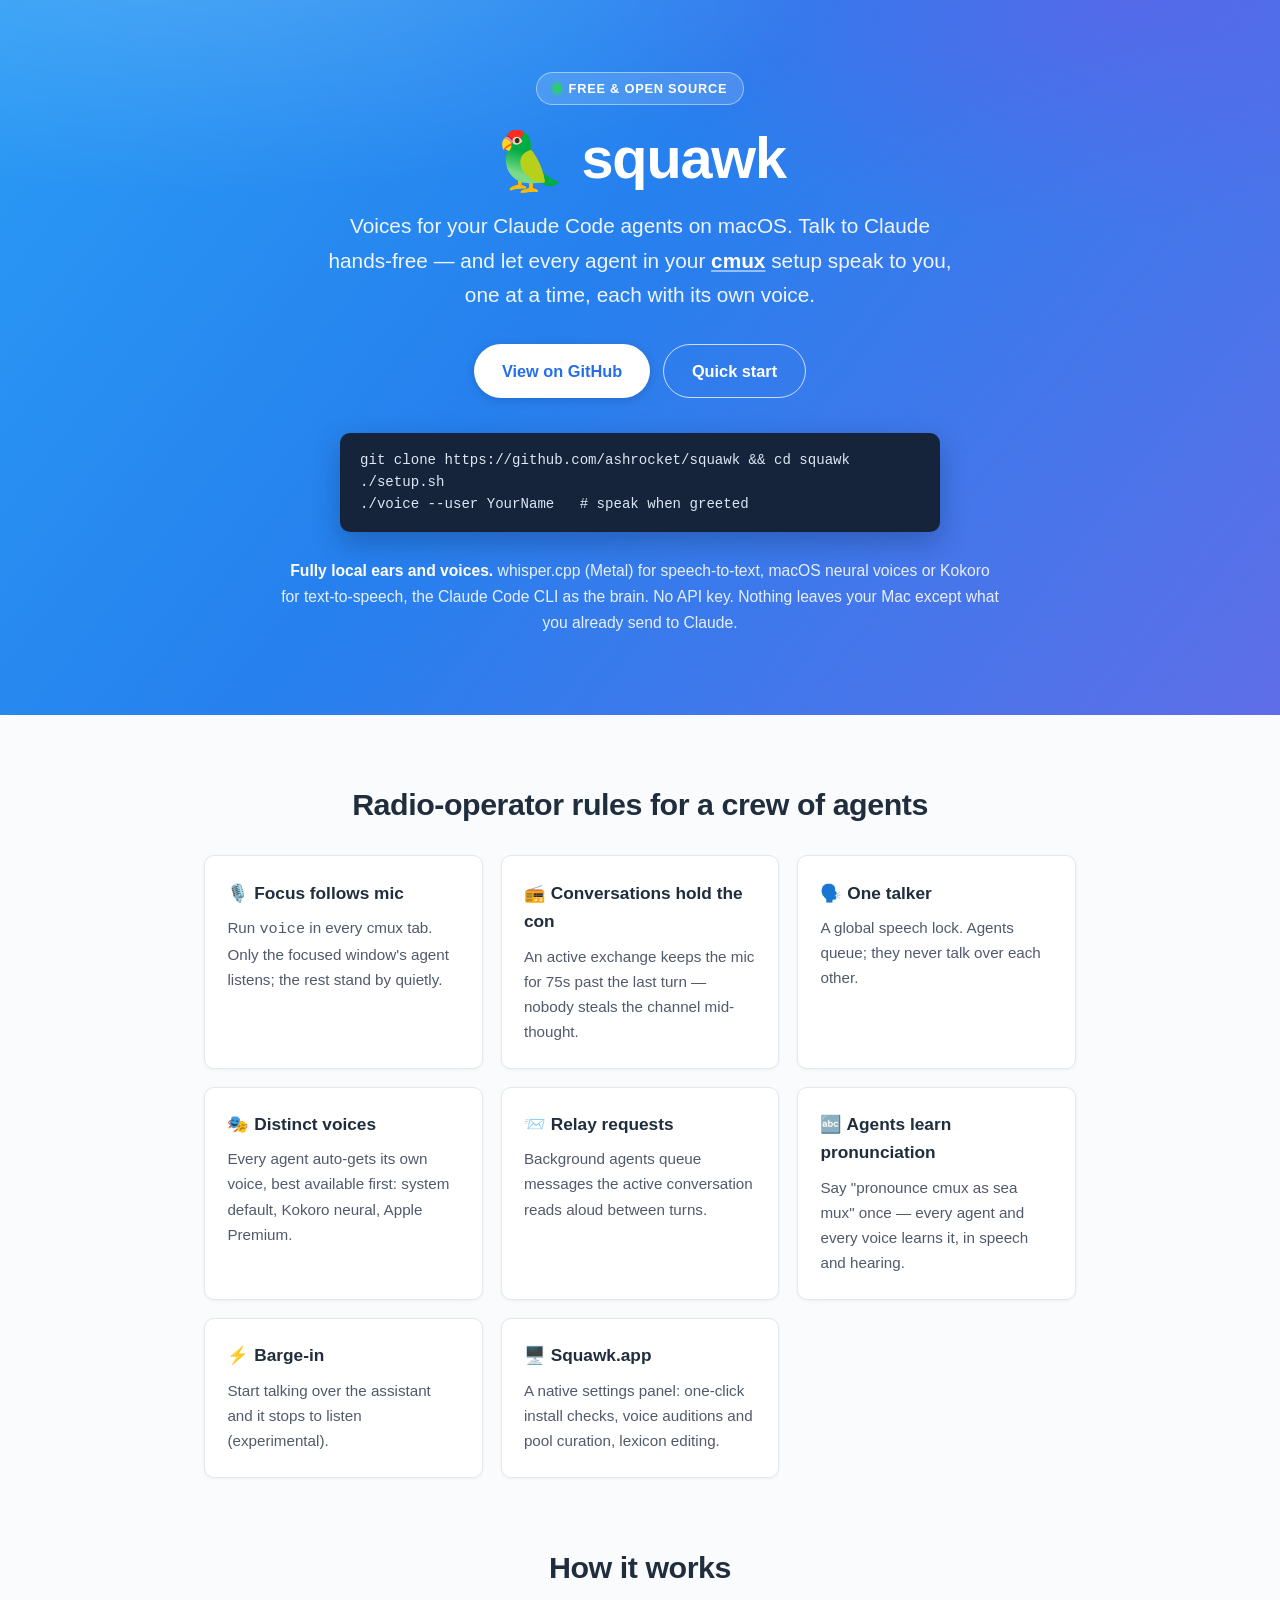
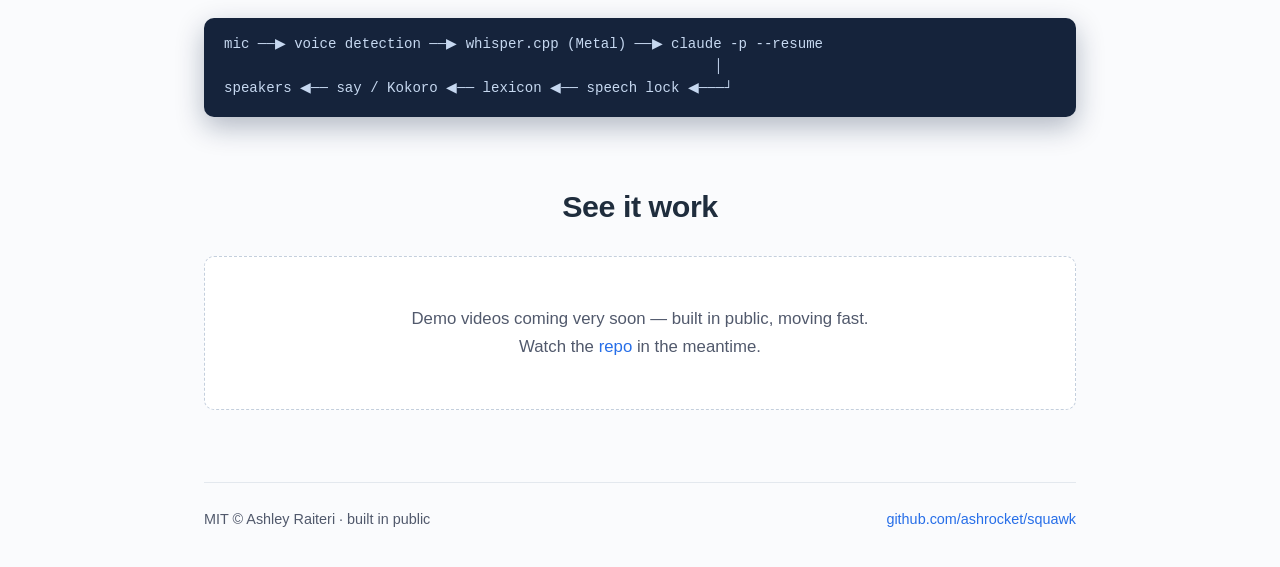
==== commit 8d2efee3: "Site: Intercom-2016 re-skin — gradient hero, pill buttons, flat cards Co-Authored-By: Claude Fable 5" ====
--- a/site/public/index.html
+++ b/site/public/index.html
@@ -5,471 +5,215 @@
 <meta name="viewport" content="width=device-width, initial-scale=1">
 <title>squawk — voices for your Claude Code agents on macOS</title>
 <meta name="description" content="Talk to Claude hands-free. Every agent in your cmux setup speaks with its own voice — fully local STT/TTS, one audio channel, radio-operator rules.">
+<link rel="icon" type="image/png" href="/icon.png">
+<meta property="og:title" content="squawk — voices for your Claude Code agents on macOS">
+<meta property="og:description" content="Talk to Claude hands-free. Every agent speaks with its own voice — fully local STT/TTS, one audio channel, radio-operator rules. Free & open source.">
+<meta property="og:url" content="https://squawk.raiteri.net">
+<meta property="og:type" content="website">
+<meta property="og:image" content="https://squawk.raiteri.net/icon.png">
+<meta name="twitter:card" content="summary">
+<meta name="twitter:image" content="https://squawk.raiteri.net/icon.png">
 <style>
   :root {
-    --ink: #21382c;
-    --muted: #5b7263;
-    --paper: #eef8ef;
-    --paper-soft: #f8fcf8;
-    --blue: #0b8a6d;
-    --blue-dark: #04604b;
-    --cyan: #56d4b2;
-    --green: #43a047;
-    --lime: #8dc63f;
-    --orange: #f7941d;
-    --pink: #0b8a6d;
-    --red: #3e9c54;
-    --purple: #2e7d5b;
-    --line: rgba(33, 56, 44, 0.22);
-    --shadow: rgba(10, 51, 35, 0.22);
-  }
-
-  * {
-    box-sizing: border-box;
-  }
-
-  html {
-    min-height: 100%;
-  }
-
+    --navy: #1f2d3d;
+    --slate: #51596c;
+    --blue: #1f8ded;
+    --blue-deep: #266ee8;
+    --indigo: #6c5ce7;
+    --green: #2ecc71;
+    --bg: #fafbfd;
+    --line: #e3e8ee;
+  }
+  * { box-sizing: border-box; }
   body {
     margin: 0;
-    min-height: 100%;
-    font-family: "Lucida Grande", "Helvetica Neue", Helvetica, Verdana, sans-serif;
-    line-height: 1.58;
-    color: var(--ink);
-    background:
-      radial-gradient(circle at 18% 8%, rgba(214, 245, 196, 0.55) 0, rgba(214, 245, 196, 0) 18rem),
-      radial-gradient(circle at 85% 12%, rgba(86, 212, 178, 0.30) 0, rgba(86, 212, 178, 0) 17rem),
-      linear-gradient(180deg, rgba(255,255,255,0.55), rgba(255,255,255,0)),
-      repeating-linear-gradient(135deg, #9fd9a8 0, #9fd9a8 12px, #8bcf96 12px, #8bcf96 24px);
-  }
-
-  body::before {
-    content: "";
-    position: fixed;
-    inset: 0;
-    pointer-events: none;
-    background:
-      linear-gradient(90deg, rgba(255,255,255,0.22), rgba(255,255,255,0) 28%, rgba(255,255,255,0.18) 72%, rgba(255,255,255,0)),
-      repeating-linear-gradient(0deg, rgba(255,255,255,0.07) 0, rgba(255,255,255,0.07) 1px, transparent 1px, transparent 4px);
-  }
-
-  a {
-    color: #0a7d5e;
-    font-weight: 700;
-    text-decoration: none;
-    border-bottom: 1px solid rgba(10, 125, 94, 0.3);
-  }
-
-  a:hover {
-    color: #f7941d;
-    border-bottom-color: rgba(247, 148, 29, 0.45);
-  }
-
-  .wrap {
-    width: min(960px, calc(100% - 2rem));
-    margin: 0 auto;
-    padding: 0 0 2rem;
-    position: relative;
-  }
-
+    font-family: -apple-system, BlinkMacSystemFont, "Segoe UI", Helvetica, Arial, sans-serif;
+    color: var(--navy);
+    background: var(--bg);
+    line-height: 1.65;
+    -webkit-font-smoothing: antialiased;
+  }
+  a { color: var(--blue-deep); text-decoration: none; }
+  a:hover { text-decoration: underline; }
+  .wrap { max-width: 920px; margin: 0 auto; padding: 0 1.5rem; }
+
+  /* ---- hero ---- */
   header {
     position: relative;
-    margin: 2rem 0 1.5rem;
-    padding: 2rem 2rem 1.7rem;
     text-align: center;
-    border: 1px solid rgba(255,255,255,0.8);
-    border-radius: 8px;
+    padding: 4.5rem 1.5rem 5rem;
+    color: #fff;
     background:
-      linear-gradient(180deg, rgba(255,255,255,0.96) 0, rgba(255,255,255,0.80) 44%, rgba(232,248,228,0.92) 45%, rgba(205,236,196,0.94) 100%);
-    box-shadow:
-      0 1px 0 rgba(255,255,255,0.95) inset,
-      0 2px 0 rgba(0,0,0,0.08),
-      0 20px 42px rgba(16, 84, 52, 0.26);
-    overflow: hidden;
-  }
-
-  header::after {
+      radial-gradient(1100px 420px at 15% -8%, rgba(255,255,255,0.16) 0, rgba(255,255,255,0) 60%),
+      radial-gradient(900px 380px at 88% 0%, rgba(108, 92, 231, 0.55) 0, rgba(108, 92, 231, 0) 62%),
+      linear-gradient(128deg, #2a9bf5 0%, #2680ee 44%, #5f6ee8 100%);
+  }
+  header a { color: #fff; font-weight: 600; text-decoration: underline; text-decoration-color: rgba(255,255,255,0.5); }
+  .free-badge {
+    display: inline-flex;
+    align-items: center;
+    gap: 0.45rem;
+    margin-bottom: 1.4rem;
+    padding: 0.32rem 0.95rem;
+    font-size: 0.8rem;
+    font-weight: 700;
+    letter-spacing: 0.06em;
+    text-transform: uppercase;
+    color: #fff;
+    border: 1px solid rgba(255,255,255,0.45);
+    border-radius: 100px;
+    background: rgba(255,255,255,0.14);
+  }
+  .free-badge::before {
     content: "";
-    position: absolute;
-    inset: 0 0 auto;
-    height: 44%;
-    background: linear-gradient(180deg, rgba(255,255,255,0.72), rgba(255,255,255,0.12));
-    pointer-events: none;
-  }
-
-  header > * {
-    position: relative;
-    z-index: 1;
-  }
-
+    width: 0.55rem; height: 0.55rem;
+    border-radius: 50%;
+    background: var(--green);
+    box-shadow: 0 0 0 3px rgba(46, 204, 113, 0.35);
+  }
   h1 {
     margin: 0;
-    padding: 0.25rem 0 1rem;
-    line-height: 0.96;
-    font-size: 4.45rem;
-    font-weight: 900;
-    color: var(--blue);
-    text-transform: lowercase;
-    text-shadow:
-      0 2px 0 #ffffff,
-      0 4px 0 rgba(11, 96, 64, 0.18),
-      0 9px 18px rgba(6, 64, 42, 0.25);
-  }
-
-  h1 .bird {
-    display: inline-block;
-    margin-right: 0.15rem;
-    -webkit-text-fill-color: initial;
-    filter: drop-shadow(0 3px 0 rgba(0,0,0,0.16));
-    vertical-align: -0.08em;
-  }
-
-  h1 span.name {
-    position: relative;
-    display: inline-block;
-    background: linear-gradient(180deg, #ffffff 0, #eafff3 13%, #9fe860 29%, #2e9e4f 49%, #0a6b46 50%, #2fae74 83%, #c8f7d6 100%);
-    -webkit-background-clip: text;
-    background-clip: text;
-    color: transparent;
-    -webkit-text-fill-color: transparent;
-    -webkit-text-stroke: 1px rgba(8, 77, 50, 0.28);
-    -webkit-box-reflect: below -0.17em linear-gradient(transparent 0, rgba(12, 110, 72, 0.24) 48%, rgba(12, 110, 72, 0));
-  }
-
+    font-size: 3.6rem;
+    font-weight: 700;
+    letter-spacing: -0.02em;
+    line-height: 1.05;
+  }
+  h1 .bird { vertical-align: -0.06em; margin-right: 0.1rem; }
   .tagline {
-    max-width: 680px;
-    margin: 0.95rem auto 0;
-    color: #2c4636;
-    font-size: 1.24rem;
-    font-weight: 700;
-  }
-
-  .free-badge {
-    position: absolute;
-    top: 1rem;
-    right: 1rem;
-    width: 8rem;
-    height: 8rem;
-    display: flex;
+    max-width: 640px;
+    margin: 1.1rem auto 0;
+    font-size: 1.3rem;
+    font-weight: 400;
+    color: rgba(255,255,255,0.92);
+  }
+  .cta { margin-top: 2rem; display: flex; gap: 0.8rem; justify-content: center; flex-wrap: wrap; }
+  .btn {
+    display: inline-flex;
     align-items: center;
     justify-content: center;
-    padding: 1rem;
+    padding: 0.78rem 1.75rem;
+    border-radius: 100px;
+    font-size: 1.02rem;
+    font-weight: 600;
+    text-decoration: none !important;
+    transition: transform .12s ease, box-shadow .12s ease, background .12s ease;
+  }
+  .btn.primary {
+    color: var(--blue-deep);
+    background: #fff;
+    box-shadow: 0 2px 10px rgba(13, 39, 80, 0.22);
+  }
+  .btn.primary:hover { transform: translateY(-1px); box-shadow: 0 6px 18px rgba(13, 39, 80, 0.28); }
+  .btn:not(.primary) {
     color: #fff;
-    text-align: center;
-    font-size: 0.82rem;
-    line-height: 0.95;
-    font-weight: 900;
-    text-transform: uppercase;
-    text-shadow: 0 2px 0 rgba(60, 96, 0, 0.36);
-    background:
-      radial-gradient(circle at 35% 24%, rgba(255,255,255,0.92) 0, rgba(255,255,255,0.36) 14%, rgba(255,255,255,0) 28%),
-      linear-gradient(180deg, #d8f25e 0, #8dc63f 38%, #2e9e4f 72%, #0a6b46 100%);
-    border: 2px solid #fff;
-    clip-path: polygon(50% 0%, 59% 21%, 78% 10%, 77% 33%, 100% 32%, 84% 50%, 100% 68%, 77% 67%, 78% 90%, 59% 79%, 50% 100%, 41% 79%, 22% 90%, 23% 67%, 0% 68%, 16% 50%, 0% 32%, 23% 33%, 22% 10%, 41% 21%);
-    box-shadow: 0 5px 0 rgba(8, 77, 50, 0.3), 0 14px 24px rgba(46, 158, 79, 0.32);
-    transform: rotate(10deg);
-    z-index: 2;
-  }
-
-  .free-badge span {
-    display: block;
-    max-width: 4.9rem;
-  }
-
-  .cta {
-    margin-top: 1.7rem;
-    display: flex;
-    gap: 0.85rem;
-    justify-content: center;
-    flex-wrap: wrap;
-  }
-
-  .btn {
-    position: relative;
-    display: inline-flex;
-    min-height: 2.85rem;
-    align-items: center;
-    justify-content: center;
-    padding: 0.65rem 1.35rem 0.7rem;
-    border: 1px solid rgba(5, 77, 58, 0.46);
-    border-radius: 8px;
-    color: #fff;
-    font-size: 1.02rem;
-    font-weight: 900;
-    text-decoration: none;
-    text-shadow: 0 -1px 0 rgba(0,0,0,0.35);
-    background:
-      linear-gradient(180deg, rgba(255,255,255,0.76), rgba(255,255,255,0.12) 45%, rgba(0,0,0,0) 46%),
-      linear-gradient(180deg, #54d8b4 0, #0b8a6d 50%, #04604b 100%);
-    box-shadow:
-      0 1px 0 rgba(255,255,255,0.9) inset,
-      0 2px 0 rgba(4, 70, 53, 0.38),
-      0 8px 18px rgba(11, 138, 109, 0.24);
-  }
-
-  .btn:hover {
-    color: #fff;
-    border-color: rgba(160, 92, 0, 0.44);
-    background:
-      linear-gradient(180deg, rgba(255,255,255,0.82), rgba(255,255,255,0.18) 45%, rgba(0,0,0,0) 46%),
-      linear-gradient(180deg, #ffc46e 0, var(--orange) 52%, #c96a00 100%);
-  }
-
-  .btn.primary {
-    border-color: rgba(19, 92, 0, 0.44);
-    background:
-      linear-gradient(180deg, rgba(255,255,255,0.82), rgba(255,255,255,0.16) 45%, rgba(0,0,0,0) 46%),
-      linear-gradient(180deg, var(--lime) 0, #4d9e3f 52%, #2c7a2e 100%);
-    box-shadow:
-      0 1px 0 rgba(255,255,255,0.92) inset,
-      0 2px 0 rgba(14, 92, 24, 0.38),
-      0 8px 18px rgba(24, 150, 39, 0.24);
-  }
-
-  .quick {
-    max-width: 620px;
-    margin: 1.45rem auto 0;
-    text-align: left;
-  }
-
+    border: 1.5px solid rgba(255,255,255,0.75);
+  }
+  .btn:not(.primary):hover { background: rgba(255,255,255,0.12); }
+  .quick { max-width: 600px; margin: 2.2rem auto 0; text-align: left; }
   pre {
     margin: 0;
-    padding: 1rem 1.1rem;
+    padding: 1.05rem 1.25rem;
     overflow-x: auto;
-    color: #f7fcff;
-    font-size: 0.9rem;
-    line-height: 1.48;
-    border: 1px solid rgba(6, 46, 32, 0.62);
-    border-radius: 8px;
-    background:
-      linear-gradient(180deg, rgba(255,255,255,0.12), rgba(255,255,255,0) 44%),
-      linear-gradient(180deg, #29503c 0, #122a1d 100%);
-    box-shadow:
-      0 1px 0 rgba(255,255,255,0.18) inset,
-      0 6px 14px rgba(5, 38, 24, 0.25);
-  }
-
-  code {
-    font-family: Menlo, Monaco, Consolas, "Courier New", monospace;
-  }
-
+    font-size: 0.88rem;
+    line-height: 1.55;
+    color: #dce7f5;
+    background: #15233b;
+    border-radius: 10px;
+    box-shadow: 0 10px 28px rgba(10, 30, 64, 0.30);
+  }
+  code { font-family: "SF Mono", Menlo, Consolas, monospace; }
   .local-note {
-    max-width: 790px;
-    margin: 1.15rem auto 0;
-    padding: 0.75rem 0.95rem;
-    color: #2c4636;
-    font-size: 1rem;
+    max-width: 720px;
+    margin: 1.6rem auto 0;
+    font-size: 0.98rem;
+    color: rgba(255,255,255,0.88);
+  }
+  .local { font-weight: 700; color: #fff; }
+
+  /* ---- sections ---- */
+  section { margin-top: 4rem; }
+  h2 {
+    margin: 0 0 1.6rem;
+    text-align: center;
+    font-size: 1.9rem;
     font-weight: 700;
-    border: 1px solid rgba(255,255,255,0.78);
-    border-radius: 8px;
-    background:
-      linear-gradient(180deg, rgba(255,255,255,0.78), rgba(255,255,255,0.38)),
-      rgba(255,255,255,0.34);
-    box-shadow: 0 1px 0 rgba(255,255,255,0.86) inset;
-  }
-
-  .local {
-    color: #07851a;
-    font-weight: 900;
-  }
-
-  section {
-    margin-top: 1.5rem;
-  }
-
-  h2 {
-    margin: 2.25rem 0 1rem;
-    padding: 0.58rem 0.85rem 0.63rem;
-    color: #fff;
-    font-size: 1.58rem;
-    line-height: 1.12;
-    font-weight: 900;
-    border: 1px solid rgba(8, 77, 50, 0.38);
-    border-radius: 8px;
-    text-shadow: 0 -1px 0 rgba(0,0,0,0.38);
-    background:
-      linear-gradient(180deg, rgba(255,255,255,0.62), rgba(255,255,255,0.1) 45%, rgba(0,0,0,0) 46%),
-      linear-gradient(90deg, #8dc63f 0, #2e9e4f 52%, #0b8a6d 100%);
-    box-shadow:
-      0 1px 0 rgba(255,255,255,0.72) inset,
-      0 3px 0 rgba(8, 60, 38, 0.18),
-      0 12px 24px rgba(8, 60, 38, 0.17);
-  }
-
+    letter-spacing: -0.015em;
+    color: var(--navy);
+  }
   .grid {
     display: grid;
-    grid-template-columns: repeat(auto-fit, minmax(235px, 1fr));
-    gap: 1rem;
-  }
-
+    grid-template-columns: repeat(auto-fit, minmax(250px, 1fr));
+    gap: 1.1rem;
+  }
   .card {
-    padding: 1rem 1rem 1.08rem;
-    border: 1px solid rgba(255,255,255,0.82);
-    border-radius: 8px;
-    background:
-      linear-gradient(180deg, rgba(255,255,255,0.94) 0, rgba(255,255,255,0.72) 36%, rgba(255,255,255,0.48) 37%, rgba(255,255,255,0.84) 100%),
-      var(--paper-soft);
-    box-shadow:
-      0 1px 0 rgba(255,255,255,0.95) inset,
-      0 2px 0 rgba(0,0,0,0.08),
-      0 14px 22px rgba(0, 49, 117, 0.15);
-  }
-
-  .card:nth-child(3n + 1) {
-    border-color: rgba(141, 198, 63, 0.55);
-  }
-
-  .card:nth-child(3n + 2) {
-    border-color: rgba(11, 138, 109, 0.5);
-  }
-
-  .card:nth-child(3n + 3) {
-    border-color: rgba(247, 148, 29, 0.5);
-  }
-
-  .card h3 {
-    margin: 0 0 0.45rem;
-    color: #1b3526;
-    font-size: 1.1rem;
-    line-height: 1.18;
-    font-weight: 900;
-  }
-
-  .card p {
-    margin: 0;
-    color: var(--muted);
-    font-size: 0.95rem;
-  }
-
+    padding: 1.4rem 1.4rem 1.5rem;
+    background: #fff;
+    border: 1px solid var(--line);
+    border-radius: 10px;
+    box-shadow: 0 1px 3px rgba(31, 45, 61, 0.06);
+    transition: transform .12s ease, box-shadow .12s ease;
+  }
+  .card:hover { transform: translateY(-2px); box-shadow: 0 10px 24px rgba(31, 45, 61, 0.10); }
+  .card h3 { margin: 0 0 0.5rem; font-size: 1.08rem; font-weight: 700; color: var(--navy); }
+  .card p { margin: 0; font-size: 0.95rem; color: var(--slate); }
   .diagram {
-    color: #ddf7e7;
-    border-color: rgba(141, 198, 63, 0.5);
-    background:
-      linear-gradient(180deg, rgba(255,255,255,0.13), rgba(255,255,255,0) 43%),
-      repeating-linear-gradient(135deg, rgba(255,255,255,0.04) 0, rgba(255,255,255,0.04) 8px, transparent 8px, transparent 16px),
-      linear-gradient(180deg, #1d4a31 0, #0e2418 100%);
-  }
-
+    color: #c6d8f0;
+    background: #15233b;
+    border-radius: 10px;
+  }
   .videos {
-    padding: 2rem 1.5rem;
-    color: #2c4636;
+    padding: 3rem 1.5rem;
     text-align: center;
-    font-weight: 800;
-    border: 2px dashed rgba(46, 158, 79, 0.56);
-    border-radius: 8px;
-    background:
-      linear-gradient(180deg, rgba(255,255,255,0.82), rgba(255,255,255,0.48)),
-      repeating-linear-gradient(-45deg, rgba(186, 232, 158, 0.42) 0, rgba(186, 232, 158, 0.42) 12px, rgba(255,255,255,0.28) 12px, rgba(255,255,255,0.28) 24px);
-    box-shadow:
-      0 1px 0 rgba(255,255,255,0.9) inset,
-      0 13px 22px rgba(11, 70, 44, 0.14);
-  }
-
+    color: var(--slate);
+    font-size: 1.05rem;
+    background: #fff;
+    border: 1.5px dashed #c4cfdd;
+    border-radius: 10px;
+  }
   footer {
-    margin: 2.6rem 0 0;
-    padding: 1rem 0.2rem 0;
-    color: rgba(27, 53, 38, 0.84);
-    font-size: 0.9rem;
-    font-weight: 700;
+    margin-top: 4.5rem;
+    padding: 1.6rem 0 2.2rem;
     display: flex;
     justify-content: space-between;
     flex-wrap: wrap;
     gap: 0.5rem 1rem;
-    border-top: 1px solid rgba(255,255,255,0.75);
-    text-shadow: 0 1px 0 rgba(255,255,255,0.55);
-  }
-
-  @media (max-width: 940px) {
-    .free-badge {
-      position: relative;
-      top: auto;
-      right: auto;
-      margin: 0 auto 0.75rem;
-      transform: rotate(7deg);
-    }
-  }
-
-  @media (max-width: 760px) {
-    .wrap {
-      width: min(100% - 1rem, 960px);
-    }
-
-    header {
-      margin-top: 0.5rem;
-      padding: 1.45rem 1rem 1.35rem;
-    }
-
-    h1 {
-      font-size: 3.25rem;
-      padding-bottom: 0.7rem;
-    }
-
-    .tagline {
-      font-size: 1.05rem;
-    }
-
-    pre {
-      padding: 0.85rem 0.9rem;
-      font-size: 0.78rem;
-    }
-
-    .quick pre code {
-      white-space: pre-wrap;
-      overflow-wrap: anywhere;
-    }
-
-    .diagram {
-      font-size: 0.62rem;
-    }
-
-    .free-badge {
-      width: 6.9rem;
-      height: 6.9rem;
-      font-size: 0.72rem;
-    }
-
-    .free-badge span {
-      max-width: 4.25rem;
-    }
-
-    .btn {
-      width: 100%;
-    }
-
-    h2 {
-      font-size: 1.32rem;
-    }
-
-    .videos {
-      padding: 1.45rem 1rem;
-    }
+    font-size: 0.9rem;
+    color: var(--slate);
+    border-top: 1px solid var(--line);
+  }
+
+  @media (max-width: 700px) {
+    header { padding: 3rem 1rem 3.5rem; }
+    h1 { font-size: 2.6rem; }
+    .tagline { font-size: 1.1rem; }
+    .btn { width: 100%; }
+    pre { font-size: 0.74rem; }
+    .diagram { font-size: 0.6rem; }
+    .quick pre code { white-space: pre-wrap; overflow-wrap: anywhere; }
   }
 </style>
 </head>
 <body>
-<div class="wrap">
-  <header>
-    <div class="free-badge"><span>FREE &amp; OPEN SOURCE!</span></div>
-    <h1><span class="bird">🦜</span> <span class="name" data-text="squawk">squawk</span></h1>
-    <p class="tagline">Voices for your Claude Code agents on macOS. Talk to Claude hands-free —
-    and let every agent in your <a href="https://cmux.sh">cmux</a> setup
-    speak to you, one at a time, each with its own voice.</p>
-    <div class="cta">
-      <a class="btn primary" href="https://github.com/ashrocket/squawk">View on GitHub</a>
-      <a class="btn" href="https://github.com/ashrocket/squawk#quick-start">Quick start</a>
-    </div>
-    <div class="quick">
-      <pre><code>git clone https://github.com/ashrocket/squawk &amp;&amp; cd squawk
+<header>
+  <div class="free-badge"><span>Free &amp; open source</span></div>
+  <h1><span class="bird">🦜</span> squawk</h1>
+  <p class="tagline">Voices for your Claude Code agents on macOS. Talk to Claude hands-free —
+  and let every agent in your <a href="https://cmux.sh">cmux</a> setup
+  speak to you, one at a time, each with its own voice.</p>
+  <div class="cta">
+    <a class="btn primary" href="https://github.com/ashrocket/squawk">View on GitHub</a>
+    <a class="btn" href="https://github.com/ashrocket/squawk#quick-start">Quick start</a>
+  </div>
+  <div class="quick">
+    <pre><code>git clone https://github.com/ashrocket/squawk &amp;&amp; cd squawk
 ./setup.sh
 ./voice --user YourName   # speak when greeted</code></pre>
-    </div>
-    <p class="local-note"><span class="local">Fully local ears and voices.</span> whisper.cpp (Metal) for speech-to-text,
-    macOS neural voices or Kokoro for text-to-speech, the Claude Code CLI as the brain.
-    No API key. Nothing leaves your Mac except what you already send to Claude.</p>
-  </header>
-
+  </div>
+  <p class="local-note"><span class="local">Fully local ears and voices.</span> whisper.cpp (Metal) for speech-to-text,
+  macOS neural voices or Kokoro for text-to-speech, the Claude Code CLI as the brain.
+  No API key. Nothing leaves your Mac except what you already send to Claude.</p>
+</header>
+<div class="wrap">
   <section>
     <h2>Radio-operator rules for a crew of agents</h2>
     <div class="grid">
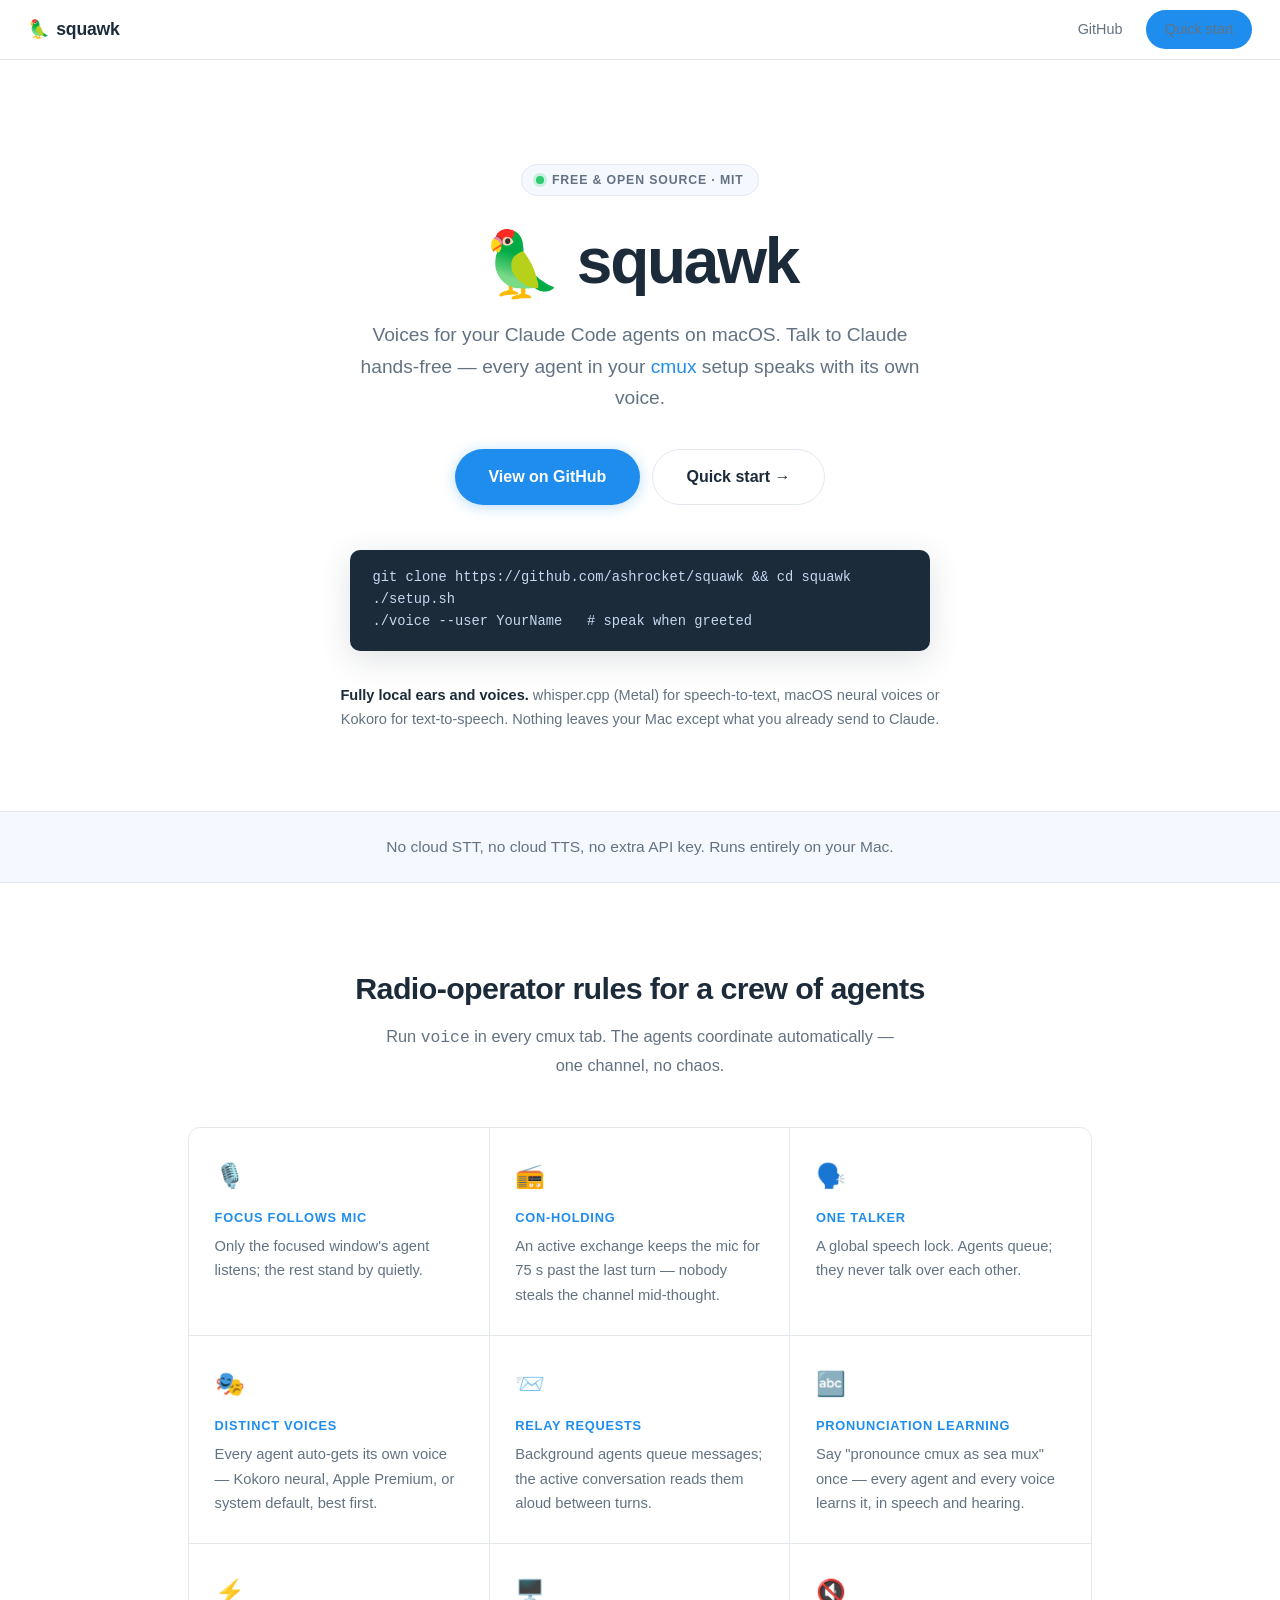
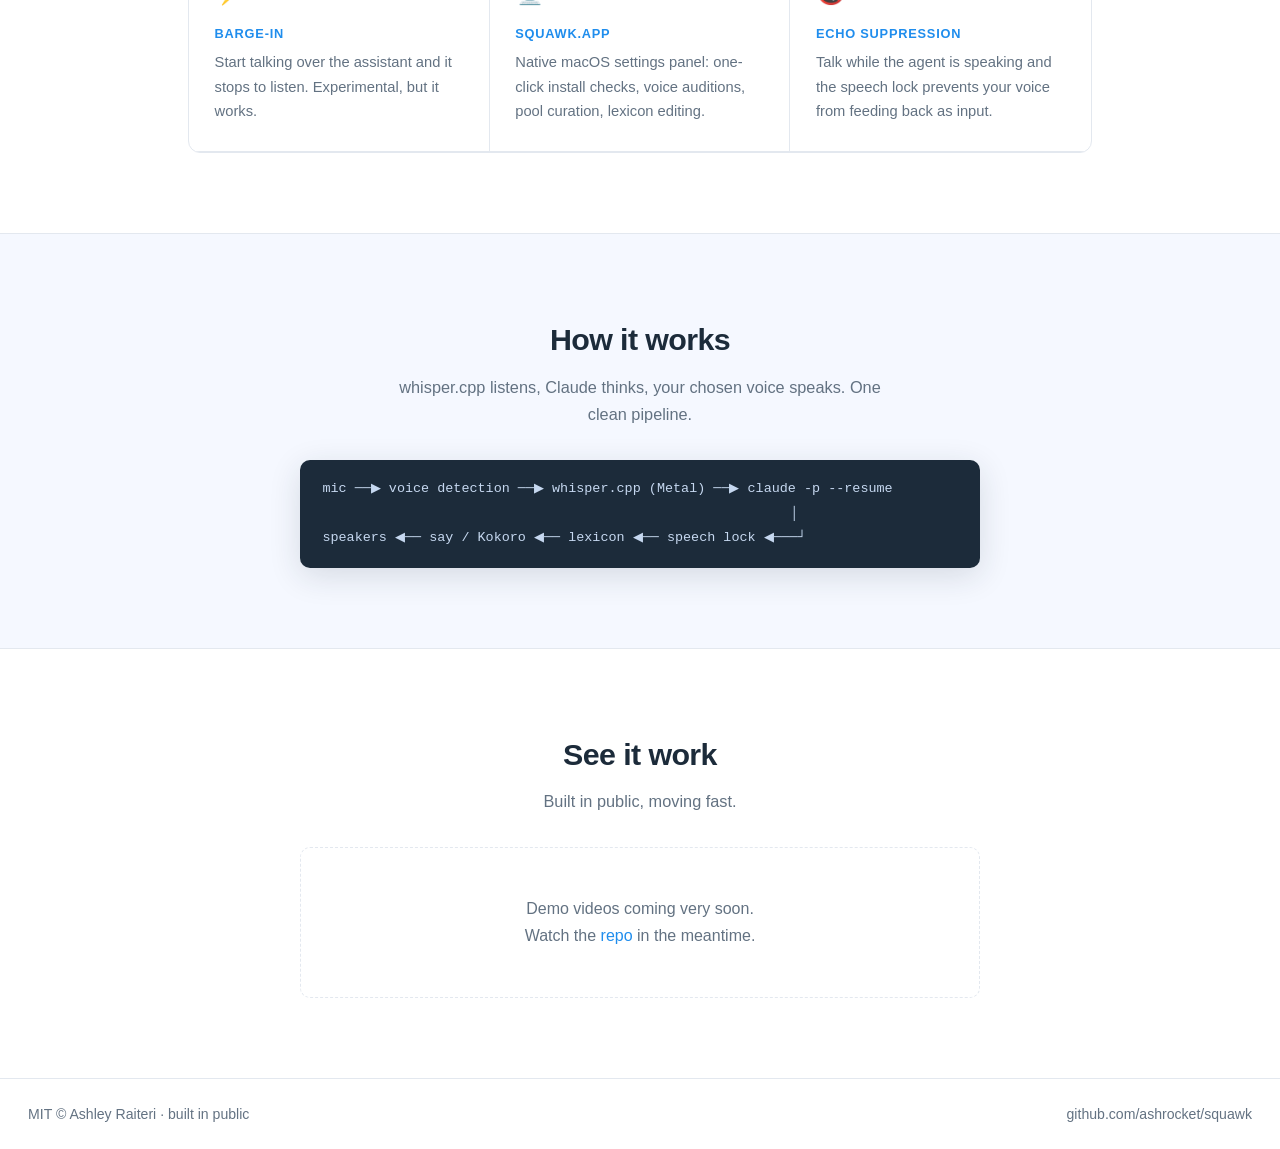
==== commit 94ec95e2: "Site: white-hero Intercom-2016 redesign — nav bar, feature grid, alternating sections Adds a fixed n" ====
--- a/site/public/index.html
+++ b/site/public/index.html
@@ -15,246 +15,335 @@
 <meta name="twitter:image" content="https://squawk.raiteri.net/icon.png">
 <style>
   :root {
-    --navy: #1f2d3d;
-    --slate: #51596c;
+    --navy: #1c2b3a;
+    --slate: #637282;
     --blue: #1f8ded;
-    --blue-deep: #266ee8;
-    --indigo: #6c5ce7;
+    --blue-dark: #1668c8;
     --green: #2ecc71;
-    --bg: #fafbfd;
-    --line: #e3e8ee;
-  }
-  * { box-sizing: border-box; }
+    --bg: #ffffff;
+    --bg-soft: #f5f8ff;
+    --line: #e3e8ef;
+    --nav-h: 60px;
+  }
+  * { box-sizing: border-box; margin: 0; padding: 0; }
   body {
-    margin: 0;
+    padding-top: var(--nav-h);
     font-family: -apple-system, BlinkMacSystemFont, "Segoe UI", Helvetica, Arial, sans-serif;
     color: var(--navy);
     background: var(--bg);
     line-height: 1.65;
     -webkit-font-smoothing: antialiased;
   }
-  a { color: var(--blue-deep); text-decoration: none; }
+  a { color: var(--blue); text-decoration: none; }
   a:hover { text-decoration: underline; }
-  .wrap { max-width: 920px; margin: 0 auto; padding: 0 1.5rem; }
-
-  /* ---- hero ---- */
+  .wrap { max-width: 960px; margin: 0 auto; padding: 0 1.75rem; }
+
+  /* ---- NAV ---- */
+  nav {
+    position: fixed; top: 0; left: 0; right: 0;
+    height: var(--nav-h);
+    background: rgba(255,255,255,0.96);
+    backdrop-filter: blur(10px);
+    border-bottom: 1px solid var(--line);
+    display: flex; align-items: center; justify-content: space-between;
+    padding: 0 1.75rem;
+    z-index: 100;
+  }
+  .nav-logo {
+    font-size: 1.1rem; font-weight: 700;
+    color: var(--navy); text-decoration: none !important;
+    display: flex; align-items: center; gap: 0.4rem;
+    letter-spacing: -0.01em;
+  }
+  .nav-links { display: flex; align-items: center; gap: 1.5rem; }
+  .nav-links a {
+    font-size: 0.9rem; font-weight: 500;
+    color: var(--slate); text-decoration: none;
+  }
+  .nav-links a:hover { color: var(--navy); }
+  .nav-cta {
+    display: inline-flex; align-items: center;
+    padding: 0.45rem 1.15rem; border-radius: 100px;
+    font-size: 0.88rem; font-weight: 600;
+    background: var(--blue); color: #fff;
+    text-decoration: none !important;
+    transition: background .12s;
+  }
+  .nav-cta:hover { background: var(--blue-dark); }
+
+  /* ---- HERO ---- */
   header {
-    position: relative;
     text-align: center;
-    padding: 4.5rem 1.5rem 5rem;
-    color: #fff;
-    background:
-      radial-gradient(1100px 420px at 15% -8%, rgba(255,255,255,0.16) 0, rgba(255,255,255,0) 60%),
-      radial-gradient(900px 380px at 88% 0%, rgba(108, 92, 231, 0.55) 0, rgba(108, 92, 231, 0) 62%),
-      linear-gradient(128deg, #2a9bf5 0%, #2680ee 44%, #5f6ee8 100%);
-  }
-  header a { color: #fff; font-weight: 600; text-decoration: underline; text-decoration-color: rgba(255,255,255,0.5); }
-  .free-badge {
-    display: inline-flex;
-    align-items: center;
-    gap: 0.45rem;
-    margin-bottom: 1.4rem;
-    padding: 0.32rem 0.95rem;
-    font-size: 0.8rem;
-    font-weight: 700;
-    letter-spacing: 0.06em;
-    text-transform: uppercase;
-    color: #fff;
-    border: 1px solid rgba(255,255,255,0.45);
+    padding: 6.5rem 1.75rem 5rem;
+    background: var(--bg);
+  }
+  .badge {
+    display: inline-flex; align-items: center; gap: 0.5rem;
+    margin-bottom: 2rem;
+    padding: 0.3rem 0.9rem;
+    font-size: 0.77rem; font-weight: 700;
+    letter-spacing: 0.07em; text-transform: uppercase;
+    color: var(--slate);
+    border: 1px solid var(--line);
     border-radius: 100px;
-    background: rgba(255,255,255,0.14);
-  }
-  .free-badge::before {
+    background: var(--bg-soft);
+  }
+  .badge::before {
     content: "";
-    width: 0.55rem; height: 0.55rem;
-    border-radius: 50%;
+    width: 0.48rem; height: 0.48rem; border-radius: 50%;
     background: var(--green);
-    box-shadow: 0 0 0 3px rgba(46, 204, 113, 0.35);
+    box-shadow: 0 0 0 3px rgba(46,204,113,0.22);
   }
   h1 {
-    margin: 0;
-    font-size: 3.6rem;
-    font-weight: 700;
-    letter-spacing: -0.02em;
-    line-height: 1.05;
-  }
-  h1 .bird { vertical-align: -0.06em; margin-right: 0.1rem; }
+    font-size: 4rem; font-weight: 700;
+    letter-spacing: -0.035em; line-height: 1.05;
+    color: var(--navy);
+  }
+  h1 .bird { vertical-align: -0.05em; margin-right: 0.1rem; }
   .tagline {
-    max-width: 640px;
-    margin: 1.1rem auto 0;
-    font-size: 1.3rem;
-    font-weight: 400;
-    color: rgba(255,255,255,0.92);
-  }
-  .cta { margin-top: 2rem; display: flex; gap: 0.8rem; justify-content: center; flex-wrap: wrap; }
-  .btn {
-    display: inline-flex;
-    align-items: center;
-    justify-content: center;
-    padding: 0.78rem 1.75rem;
-    border-radius: 100px;
-    font-size: 1.02rem;
-    font-weight: 600;
-    text-decoration: none !important;
-    transition: transform .12s ease, box-shadow .12s ease, background .12s ease;
-  }
-  .btn.primary {
-    color: var(--blue-deep);
-    background: #fff;
-    box-shadow: 0 2px 10px rgba(13, 39, 80, 0.22);
-  }
-  .btn.primary:hover { transform: translateY(-1px); box-shadow: 0 6px 18px rgba(13, 39, 80, 0.28); }
-  .btn:not(.primary) {
-    color: #fff;
-    border: 1.5px solid rgba(255,255,255,0.75);
-  }
-  .btn:not(.primary):hover { background: rgba(255,255,255,0.12); }
-  .quick { max-width: 600px; margin: 2.2rem auto 0; text-align: left; }
+    max-width: 580px; margin: 1.3rem auto 0;
+    font-size: 1.2rem; font-weight: 400;
+    color: var(--slate);
+  }
+  .tagline a { font-weight: 500; }
+  .cta { margin-top: 2.2rem; display: flex; gap: 0.75rem; justify-content: center; flex-wrap: wrap; }
+  .btn-primary {
+    display: inline-flex; align-items: center; justify-content: center;
+    padding: 0.85rem 2.1rem; border-radius: 100px;
+    font-size: 1rem; font-weight: 600; text-decoration: none !important;
+    background: var(--blue); color: #fff;
+    box-shadow: 0 2px 14px rgba(31,141,237,0.30);
+    transition: transform .12s, box-shadow .12s, background .12s;
+  }
+  .btn-primary:hover { background: var(--blue-dark); transform: translateY(-1px); box-shadow: 0 6px 20px rgba(31,141,237,0.38); }
+  .btn-outline {
+    display: inline-flex; align-items: center; justify-content: center;
+    padding: 0.85rem 2.1rem; border-radius: 100px;
+    font-size: 1rem; font-weight: 600; text-decoration: none !important;
+    color: var(--navy); border: 1.5px solid var(--line);
+    transition: border-color .12s, background .12s;
+  }
+  .btn-outline:hover { border-color: #b0bac6; background: var(--bg-soft); }
+  .quick {
+    max-width: 580px; margin: 2.8rem auto 0; text-align: left;
+  }
   pre {
-    margin: 0;
-    padding: 1.05rem 1.25rem;
-    overflow-x: auto;
-    font-size: 0.88rem;
-    line-height: 1.55;
-    color: #dce7f5;
-    background: #15233b;
-    border-radius: 10px;
-    box-shadow: 0 10px 28px rgba(10, 30, 64, 0.30);
+    margin: 0; padding: 1.1rem 1.4rem; overflow-x: auto;
+    font-size: 0.86rem; line-height: 1.6;
+    color: #c6d8f0; background: var(--navy);
+    border-radius: 10px; box-shadow: 0 8px 32px rgba(28,43,58,0.14);
   }
   code { font-family: "SF Mono", Menlo, Consolas, monospace; }
   .local-note {
-    max-width: 720px;
-    margin: 1.6rem auto 0;
-    font-size: 0.98rem;
-    color: rgba(255,255,255,0.88);
-  }
-  .local { font-weight: 700; color: #fff; }
-
-  /* ---- sections ---- */
-  section { margin-top: 4rem; }
+    max-width: 640px; margin: 2rem auto 0;
+    font-size: 0.91rem; color: var(--slate);
+  }
+  .local-note strong { color: var(--navy); font-weight: 600; }
+
+  /* ---- STRIP ---- */
+  .strip {
+    padding: 1.4rem 1.75rem;
+    background: var(--bg-soft);
+    border-top: 1px solid var(--line);
+    border-bottom: 1px solid var(--line);
+    text-align: center;
+    font-size: 0.97rem; color: var(--slate);
+  }
+
+  /* ---- SECTIONS ---- */
+  .section { padding: 5rem 0; }
+  .section-white { background: var(--bg); }
+  .section-soft { background: var(--bg-soft); border-top: 1px solid var(--line); border-bottom: 1px solid var(--line); }
   h2 {
-    margin: 0 0 1.6rem;
-    text-align: center;
-    font-size: 1.9rem;
-    font-weight: 700;
-    letter-spacing: -0.015em;
-    color: var(--navy);
-  }
-  .grid {
+    font-size: 1.9rem; font-weight: 700;
+    letter-spacing: -0.02em; color: var(--navy);
+    text-align: center; margin-bottom: 0.6rem;
+  }
+  .section-lead {
+    text-align: center; color: var(--slate);
+    font-size: 1.02rem; margin-bottom: 3rem;
+    max-width: 520px; margin-left: auto; margin-right: auto;
+  }
+  .section-lead + * { margin-top: 3rem; }
+
+  /* ---- FEATURE GRID ---- */
+  .features {
     display: grid;
-    grid-template-columns: repeat(auto-fit, minmax(250px, 1fr));
-    gap: 1.1rem;
-  }
-  .card {
-    padding: 1.4rem 1.4rem 1.5rem;
-    background: #fff;
+    grid-template-columns: repeat(3, 1fr);
     border: 1px solid var(--line);
+    border-radius: 12px;
+    overflow: hidden;
+  }
+  .feat {
+    padding: 1.75rem 1.6rem;
+    border-right: 1px solid var(--line);
+    border-bottom: 1px solid var(--line);
+  }
+  .feat:nth-child(3n) { border-right: none; }
+  /* overflow:hidden clips last-row border-bottom; outer border provides the edge */
+  .feat-icon { font-size: 1.5rem; display: block; margin-bottom: 0.7rem; }
+  .feat h3 {
+    font-size: 0.8rem; font-weight: 700;
+    letter-spacing: 0.06em; text-transform: uppercase;
+    color: var(--blue); margin-bottom: 0.4rem;
+  }
+  .feat p { font-size: 0.92rem; color: var(--slate); }
+
+  /* ---- DIAGRAM ---- */
+  .diagram {
+    max-width: 680px; margin: 0 auto;
+    color: #c6d8f0; background: var(--navy);
     border-radius: 10px;
-    box-shadow: 0 1px 3px rgba(31, 45, 61, 0.06);
-    transition: transform .12s ease, box-shadow .12s ease;
-  }
-  .card:hover { transform: translateY(-2px); box-shadow: 0 10px 24px rgba(31, 45, 61, 0.10); }
-  .card h3 { margin: 0 0 0.5rem; font-size: 1.08rem; font-weight: 700; color: var(--navy); }
-  .card p { margin: 0; font-size: 0.95rem; color: var(--slate); }
-  .diagram {
-    color: #c6d8f0;
-    background: #15233b;
-    border-radius: 10px;
-  }
+    font-size: 0.84rem; line-height: 1.8;
+  }
+
+  /* ---- VIDEOS ---- */
   .videos {
-    padding: 3rem 1.5rem;
-    text-align: center;
-    color: var(--slate);
-    font-size: 1.05rem;
-    background: #fff;
-    border: 1.5px dashed #c4cfdd;
-    border-radius: 10px;
-  }
+    max-width: 680px; margin: 0 auto;
+    padding: 3rem 2rem;
+    text-align: center; font-size: 1rem; color: var(--slate);
+    border: 1.5px dashed var(--line); border-radius: 10px;
+  }
+
+  /* ---- FOOTER ---- */
   footer {
-    margin-top: 4.5rem;
-    padding: 1.6rem 0 2.2rem;
-    display: flex;
-    justify-content: space-between;
-    flex-wrap: wrap;
-    gap: 0.5rem 1rem;
-    font-size: 0.9rem;
-    color: var(--slate);
     border-top: 1px solid var(--line);
-  }
-
-  @media (max-width: 700px) {
-    header { padding: 3rem 1rem 3.5rem; }
+    padding: 1.5rem 1.75rem;
+    display: flex; justify-content: space-between; flex-wrap: wrap;
+    gap: 0.4rem 1rem;
+    font-size: 0.88rem; color: var(--slate);
+  }
+  footer a { color: var(--slate); }
+  footer a:hover { color: var(--navy); }
+
+  @media (max-width: 760px) {
     h1 { font-size: 2.6rem; }
-    .tagline { font-size: 1.1rem; }
-    .btn { width: 100%; }
-    pre { font-size: 0.74rem; }
-    .diagram { font-size: 0.6rem; }
-    .quick pre code { white-space: pre-wrap; overflow-wrap: anywhere; }
+    .tagline { font-size: 1.05rem; }
+    .btn-primary, .btn-outline { width: 100%; }
+    pre { font-size: 0.76rem; }
+    .features { grid-template-columns: 1fr; }
+    .feat { border-right: none; }
+    .feat:nth-last-child(-n+3) { border-bottom: 1px solid var(--line); }
+    .feat:last-child { border-bottom: none; }
+    nav { padding: 0 1rem; }
+    .nav-links { gap: 1rem; }
+  }
+  @media (max-width: 520px) {
+    .nav-links a:not(.nav-cta) { display: none; }
   }
 </style>
 </head>
 <body>
+
+<nav>
+  <a class="nav-logo" href="/"><span>🦜</span> squawk</a>
+  <div class="nav-links">
+    <a href="https://github.com/ashrocket/squawk">GitHub</a>
+    <a class="nav-cta" href="https://github.com/ashrocket/squawk#quick-start">Quick start</a>
+  </div>
+</nav>
+
 <header>
-  <div class="free-badge"><span>Free &amp; open source</span></div>
+  <div class="badge">Free &amp; open source · MIT</div>
   <h1><span class="bird">🦜</span> squawk</h1>
-  <p class="tagline">Voices for your Claude Code agents on macOS. Talk to Claude hands-free —
-  and let every agent in your <a href="https://cmux.sh">cmux</a> setup
-  speak to you, one at a time, each with its own voice.</p>
+  <p class="tagline">Voices for your Claude Code agents on macOS. Talk to Claude hands-free — every agent in your <a href="https://cmux.sh">cmux</a> setup speaks with its own voice.</p>
   <div class="cta">
-    <a class="btn primary" href="https://github.com/ashrocket/squawk">View on GitHub</a>
-    <a class="btn" href="https://github.com/ashrocket/squawk#quick-start">Quick start</a>
+    <a class="btn-primary" href="https://github.com/ashrocket/squawk">View on GitHub</a>
+    <a class="btn-outline" href="https://github.com/ashrocket/squawk#quick-start">Quick start →</a>
   </div>
   <div class="quick">
     <pre><code>git clone https://github.com/ashrocket/squawk &amp;&amp; cd squawk
 ./setup.sh
 ./voice --user YourName   # speak when greeted</code></pre>
   </div>
-  <p class="local-note"><span class="local">Fully local ears and voices.</span> whisper.cpp (Metal) for speech-to-text,
-  macOS neural voices or Kokoro for text-to-speech, the Claude Code CLI as the brain.
-  No API key. Nothing leaves your Mac except what you already send to Claude.</p>
+  <p class="local-note"><strong>Fully local ears and voices.</strong> whisper.cpp (Metal) for speech-to-text, macOS neural voices or Kokoro for text-to-speech. Nothing leaves your Mac except what you already send to Claude.</p>
 </header>
-<div class="wrap">
-  <section>
+
+<div class="strip">
+  No cloud STT, no cloud TTS, no extra API key. Runs entirely on your Mac.
+</div>
+
+<div class="section section-white">
+  <div class="wrap">
     <h2>Radio-operator rules for a crew of agents</h2>
-    <div class="grid">
-      <div class="card"><h3>🎙️ Focus follows mic</h3>
-        <p>Run <code>voice</code> in every cmux tab. Only the focused window's agent listens; the rest stand by quietly.</p></div>
-      <div class="card"><h3>📻 Conversations hold the con</h3>
-        <p>An active exchange keeps the mic for 75s past the last turn — nobody steals the channel mid-thought.</p></div>
-      <div class="card"><h3>🗣️ One talker</h3>
-        <p>A global speech lock. Agents queue; they never talk over each other.</p></div>
-      <div class="card"><h3>🎭 Distinct voices</h3>
-        <p>Every agent auto-gets its own voice, best available first: system default, Kokoro neural, Apple Premium.</p></div>
-      <div class="card"><h3>📨 Relay requests</h3>
-        <p>Background agents queue messages the active conversation reads aloud between turns.</p></div>
-      <div class="card"><h3>🔤 Agents learn pronunciation</h3>
-        <p>Say "pronounce cmux as sea mux" once — every agent and every voice learns it, in speech and hearing.</p></div>
-      <div class="card"><h3>⚡ Barge-in</h3>
-        <p>Start talking over the assistant and it stops to listen (experimental).</p></div>
-      <div class="card"><h3>🖥️ Squawk.app</h3>
-        <p>A native settings panel: one-click install checks, voice auditions and pool curation, lexicon editing.</p></div>
+    <p class="section-lead">Run <code>voice</code> in every cmux tab. The agents coordinate automatically — one channel, no chaos.</p>
+    <div class="features">
+      <div class="feat">
+        <span class="feat-icon">🎙️</span>
+        <h3>Focus follows mic</h3>
+        <p>Only the focused window's agent listens; the rest stand by quietly.</p>
+      </div>
+      <div class="feat">
+        <span class="feat-icon">📻</span>
+        <h3>Con-holding</h3>
+        <p>An active exchange keeps the mic for 75 s past the last turn — nobody steals the channel mid-thought.</p>
+      </div>
+      <div class="feat">
+        <span class="feat-icon">🗣️</span>
+        <h3>One talker</h3>
+        <p>A global speech lock. Agents queue; they never talk over each other.</p>
+      </div>
+      <div class="feat">
+        <span class="feat-icon">🎭</span>
+        <h3>Distinct voices</h3>
+        <p>Every agent auto-gets its own voice — Kokoro neural, Apple Premium, or system default, best first.</p>
+      </div>
+      <div class="feat">
+        <span class="feat-icon">📨</span>
+        <h3>Relay requests</h3>
+        <p>Background agents queue messages; the active conversation reads them aloud between turns.</p>
+      </div>
+      <div class="feat">
+        <span class="feat-icon">🔤</span>
+        <h3>Pronunciation learning</h3>
+        <p>Say "pronounce cmux as sea mux" once — every agent and every voice learns it, in speech and hearing.</p>
+      </div>
+      <div class="feat">
+        <span class="feat-icon">⚡</span>
+        <h3>Barge-in</h3>
+        <p>Start talking over the assistant and it stops to listen. Experimental, but it works.</p>
+      </div>
+      <div class="feat">
+        <span class="feat-icon">🖥️</span>
+        <h3>Squawk.app</h3>
+        <p>Native macOS settings panel: one-click install checks, voice auditions, pool curation, lexicon editing.</p>
+      </div>
+      <div class="feat">
+        <span class="feat-icon">🔇</span>
+        <h3>Echo suppression</h3>
+        <p>Talk while the agent is speaking and the speech lock prevents your voice from feeding back as input.</p>
+      </div>
     </div>
-  </section>
-
-  <section>
+  </div>
+</div>
+
+<div class="section section-soft">
+  <div class="wrap">
     <h2>How it works</h2>
+    <p class="section-lead" style="margin-bottom: 2rem;">whisper.cpp listens, Claude thinks, your chosen voice speaks. One clean pipeline.</p>
     <pre class="diagram"><code>mic ──▶ voice detection ──▶ whisper.cpp (Metal) ──▶ claude -p --resume
                                                           │
 speakers ◀── say / Kokoro ◀── lexicon ◀── speech lock ◀───┘</code></pre>
-  </section>
-
-  <section>
+  </div>
+</div>
+
+<div class="section section-white">
+  <div class="wrap">
     <h2>See it work</h2>
+    <p class="section-lead" style="margin-bottom: 2rem;">Built in public, moving fast.</p>
     <!-- VIDEOS -->
     <!-- VIDEOS: drop <video> or YouTube <iframe> embeds here -->
-    <div class="videos">Demo videos coming very soon — built in public, moving fast.<br>
-      Watch the <a href="https://github.com/ashrocket/squawk">repo</a> in the meantime.</div>
-  </section>
-
-  <footer>
-    <div>MIT © Ashley Raiteri · built in public</div>
-    <div><a href="https://github.com/ashrocket/squawk">github.com/ashrocket/squawk</a></div>
-  </footer>
+    <div class="videos">
+      Demo videos coming very soon.<br>
+      Watch the <a href="https://github.com/ashrocket/squawk">repo</a> in the meantime.
+    </div>
+  </div>
 </div>
+
+<footer>
+  <div>MIT © Ashley Raiteri · built in public</div>
+  <div><a href="https://github.com/ashrocket/squawk">github.com/ashrocket/squawk</a></div>
+</footer>
+
 </body>
 </html>
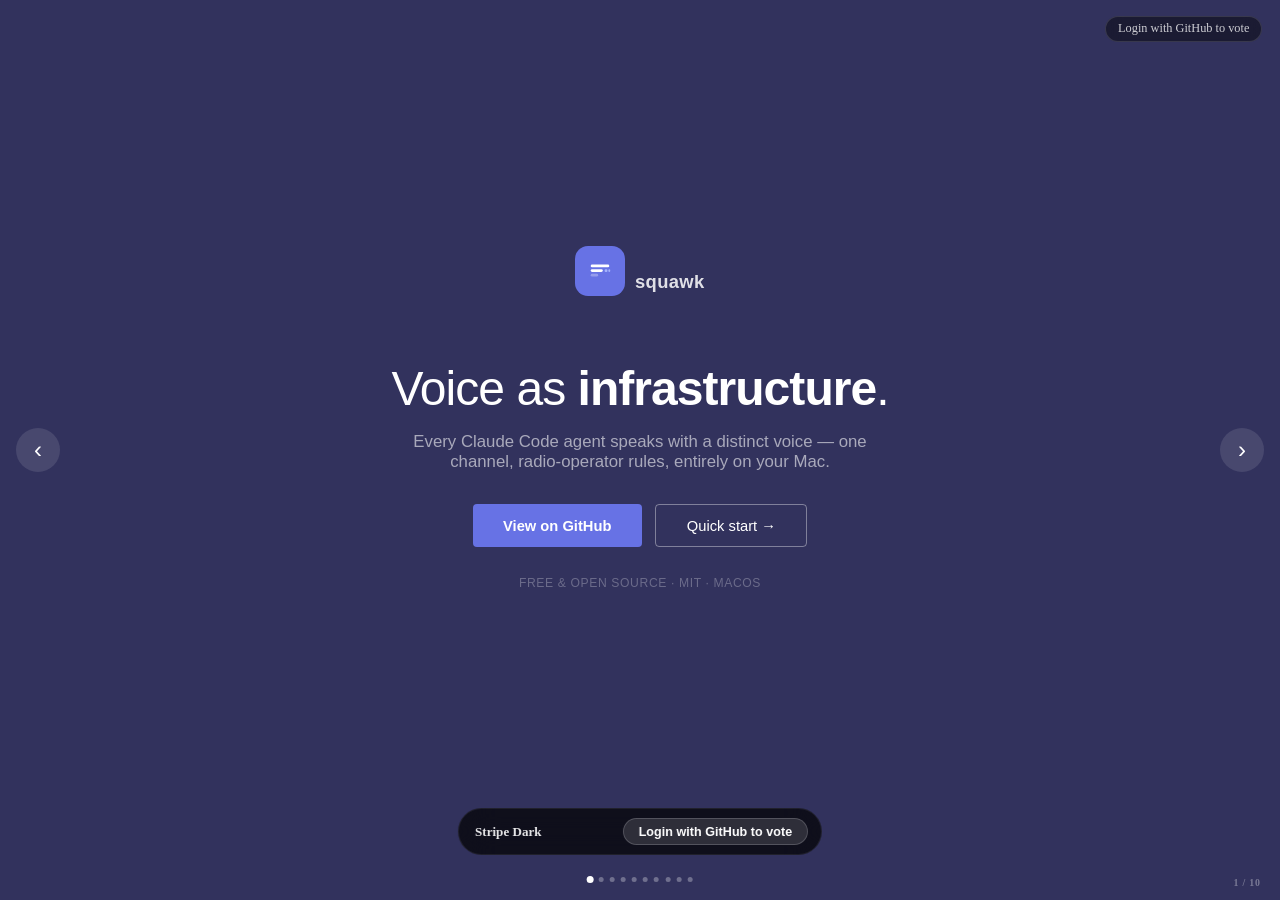
==== commit a8c8cea3: "Site: 10-brand voting carousel with GitHub OAuth + wraparound nav - index.html rebuilt as full-page " ====
--- a/site/public/index.html
+++ b/site/public/index.html
@@ -3,347 +3,754 @@
 <head>
 <meta charset="utf-8">
 <meta name="viewport" content="width=device-width, initial-scale=1">
-<title>squawk — voices for your Claude Code agents on macOS</title>
-<meta name="description" content="Talk to Claude hands-free. Every agent in your cmux setup speaks with its own voice — fully local STT/TTS, one audio channel, radio-operator rules.">
+<title>squawk — vote for your favorite brand</title>
+<meta name="description" content="10 brand directions for squawk, the voice layer for Claude Code agents. Pick your favorite with a GitHub login.">
 <link rel="icon" type="image/png" href="/icon.png">
-<meta property="og:title" content="squawk — voices for your Claude Code agents on macOS">
-<meta property="og:description" content="Talk to Claude hands-free. Every agent speaks with its own voice — fully local STT/TTS, one audio channel, radio-operator rules. Free & open source.">
+<meta property="og:title" content="squawk — vote for your favorite brand">
+<meta property="og:description" content="10 brand directions. One vote. GitHub login required.">
 <meta property="og:url" content="https://squawk.raiteri.net">
 <meta property="og:type" content="website">
 <meta property="og:image" content="https://squawk.raiteri.net/icon.png">
-<meta name="twitter:card" content="summary">
-<meta name="twitter:image" content="https://squawk.raiteri.net/icon.png">
+<!-- Cloudflare Web Analytics — replace token after enabling in CF dashboard -->
+<!-- <script defer src='https://static.cloudflare.com/beacon.js' data-cf-beacon='{"token":"REPLACE_WITH_CF_WEB_ANALYTICS_TOKEN"}'></script> -->
 <style>
-  :root {
-    --navy: #1c2b3a;
-    --slate: #637282;
-    --blue: #1f8ded;
-    --blue-dark: #1668c8;
-    --green: #2ecc71;
-    --bg: #ffffff;
-    --bg-soft: #f5f8ff;
-    --line: #e3e8ef;
-    --nav-h: 60px;
-  }
-  * { box-sizing: border-box; margin: 0; padding: 0; }
-  body {
-    padding-top: var(--nav-h);
-    font-family: -apple-system, BlinkMacSystemFont, "Segoe UI", Helvetica, Arial, sans-serif;
-    color: var(--navy);
-    background: var(--bg);
-    line-height: 1.65;
-    -webkit-font-smoothing: antialiased;
-  }
-  a { color: var(--blue); text-decoration: none; }
-  a:hover { text-decoration: underline; }
-  .wrap { max-width: 960px; margin: 0 auto; padding: 0 1.75rem; }
-
-  /* ---- NAV ---- */
-  nav {
-    position: fixed; top: 0; left: 0; right: 0;
-    height: var(--nav-h);
-    background: rgba(255,255,255,0.96);
-    backdrop-filter: blur(10px);
-    border-bottom: 1px solid var(--line);
-    display: flex; align-items: center; justify-content: space-between;
-    padding: 0 1.75rem;
-    z-index: 100;
-  }
-  .nav-logo {
-    font-size: 1.1rem; font-weight: 700;
-    color: var(--navy); text-decoration: none !important;
-    display: flex; align-items: center; gap: 0.4rem;
-    letter-spacing: -0.01em;
-  }
-  .nav-links { display: flex; align-items: center; gap: 1.5rem; }
-  .nav-links a {
-    font-size: 0.9rem; font-weight: 500;
-    color: var(--slate); text-decoration: none;
-  }
-  .nav-links a:hover { color: var(--navy); }
-  .nav-cta {
-    display: inline-flex; align-items: center;
-    padding: 0.45rem 1.15rem; border-radius: 100px;
-    font-size: 0.88rem; font-weight: 600;
-    background: var(--blue); color: #fff;
-    text-decoration: none !important;
-    transition: background .12s;
-  }
-  .nav-cta:hover { background: var(--blue-dark); }
-
-  /* ---- HERO ---- */
-  header {
-    text-align: center;
-    padding: 6.5rem 1.75rem 5rem;
-    background: var(--bg);
-  }
-  .badge {
-    display: inline-flex; align-items: center; gap: 0.5rem;
-    margin-bottom: 2rem;
-    padding: 0.3rem 0.9rem;
-    font-size: 0.77rem; font-weight: 700;
-    letter-spacing: 0.07em; text-transform: uppercase;
-    color: var(--slate);
-    border: 1px solid var(--line);
-    border-radius: 100px;
-    background: var(--bg-soft);
-  }
-  .badge::before {
-    content: "";
-    width: 0.48rem; height: 0.48rem; border-radius: 50%;
-    background: var(--green);
-    box-shadow: 0 0 0 3px rgba(46,204,113,0.22);
-  }
-  h1 {
-    font-size: 4rem; font-weight: 700;
-    letter-spacing: -0.035em; line-height: 1.05;
-    color: var(--navy);
-  }
-  h1 .bird { vertical-align: -0.05em; margin-right: 0.1rem; }
-  .tagline {
-    max-width: 580px; margin: 1.3rem auto 0;
-    font-size: 1.2rem; font-weight: 400;
-    color: var(--slate);
-  }
-  .tagline a { font-weight: 500; }
-  .cta { margin-top: 2.2rem; display: flex; gap: 0.75rem; justify-content: center; flex-wrap: wrap; }
-  .btn-primary {
-    display: inline-flex; align-items: center; justify-content: center;
-    padding: 0.85rem 2.1rem; border-radius: 100px;
-    font-size: 1rem; font-weight: 600; text-decoration: none !important;
-    background: var(--blue); color: #fff;
-    box-shadow: 0 2px 14px rgba(31,141,237,0.30);
-    transition: transform .12s, box-shadow .12s, background .12s;
-  }
-  .btn-primary:hover { background: var(--blue-dark); transform: translateY(-1px); box-shadow: 0 6px 20px rgba(31,141,237,0.38); }
-  .btn-outline {
-    display: inline-flex; align-items: center; justify-content: center;
-    padding: 0.85rem 2.1rem; border-radius: 100px;
-    font-size: 1rem; font-weight: 600; text-decoration: none !important;
-    color: var(--navy); border: 1.5px solid var(--line);
-    transition: border-color .12s, background .12s;
-  }
-  .btn-outline:hover { border-color: #b0bac6; background: var(--bg-soft); }
-  .quick {
-    max-width: 580px; margin: 2.8rem auto 0; text-align: left;
-  }
-  pre {
-    margin: 0; padding: 1.1rem 1.4rem; overflow-x: auto;
-    font-size: 0.86rem; line-height: 1.6;
-    color: #c6d8f0; background: var(--navy);
-    border-radius: 10px; box-shadow: 0 8px 32px rgba(28,43,58,0.14);
-  }
-  code { font-family: "SF Mono", Menlo, Consolas, monospace; }
-  .local-note {
-    max-width: 640px; margin: 2rem auto 0;
-    font-size: 0.91rem; color: var(--slate);
-  }
-  .local-note strong { color: var(--navy); font-weight: 600; }
-
-  /* ---- STRIP ---- */
-  .strip {
-    padding: 1.4rem 1.75rem;
-    background: var(--bg-soft);
-    border-top: 1px solid var(--line);
-    border-bottom: 1px solid var(--line);
-    text-align: center;
-    font-size: 0.97rem; color: var(--slate);
-  }
-
-  /* ---- SECTIONS ---- */
-  .section { padding: 5rem 0; }
-  .section-white { background: var(--bg); }
-  .section-soft { background: var(--bg-soft); border-top: 1px solid var(--line); border-bottom: 1px solid var(--line); }
-  h2 {
-    font-size: 1.9rem; font-weight: 700;
-    letter-spacing: -0.02em; color: var(--navy);
-    text-align: center; margin-bottom: 0.6rem;
-  }
-  .section-lead {
-    text-align: center; color: var(--slate);
-    font-size: 1.02rem; margin-bottom: 3rem;
-    max-width: 520px; margin-left: auto; margin-right: auto;
-  }
-  .section-lead + * { margin-top: 3rem; }
-
-  /* ---- FEATURE GRID ---- */
-  .features {
-    display: grid;
-    grid-template-columns: repeat(3, 1fr);
-    border: 1px solid var(--line);
-    border-radius: 12px;
-    overflow: hidden;
-  }
-  .feat {
-    padding: 1.75rem 1.6rem;
-    border-right: 1px solid var(--line);
-    border-bottom: 1px solid var(--line);
-  }
-  .feat:nth-child(3n) { border-right: none; }
-  /* overflow:hidden clips last-row border-bottom; outer border provides the edge */
-  .feat-icon { font-size: 1.5rem; display: block; margin-bottom: 0.7rem; }
-  .feat h3 {
-    font-size: 0.8rem; font-weight: 700;
-    letter-spacing: 0.06em; text-transform: uppercase;
-    color: var(--blue); margin-bottom: 0.4rem;
-  }
-  .feat p { font-size: 0.92rem; color: var(--slate); }
-
-  /* ---- DIAGRAM ---- */
-  .diagram {
-    max-width: 680px; margin: 0 auto;
-    color: #c6d8f0; background: var(--navy);
-    border-radius: 10px;
-    font-size: 0.84rem; line-height: 1.8;
-  }
-
-  /* ---- VIDEOS ---- */
-  .videos {
-    max-width: 680px; margin: 0 auto;
-    padding: 3rem 2rem;
-    text-align: center; font-size: 1rem; color: var(--slate);
-    border: 1.5px dashed var(--line); border-radius: 10px;
-  }
-
-  /* ---- FOOTER ---- */
-  footer {
-    border-top: 1px solid var(--line);
-    padding: 1.5rem 1.75rem;
-    display: flex; justify-content: space-between; flex-wrap: wrap;
-    gap: 0.4rem 1rem;
-    font-size: 0.88rem; color: var(--slate);
-  }
-  footer a { color: var(--slate); }
-  footer a:hover { color: var(--navy); }
-
-  @media (max-width: 760px) {
-    h1 { font-size: 2.6rem; }
-    .tagline { font-size: 1.05rem; }
-    .btn-primary, .btn-outline { width: 100%; }
-    pre { font-size: 0.76rem; }
-    .features { grid-template-columns: 1fr; }
-    .feat { border-right: none; }
-    .feat:nth-last-child(-n+3) { border-bottom: 1px solid var(--line); }
-    .feat:last-child { border-bottom: none; }
-    nav { padding: 0 1rem; }
-    .nav-links { gap: 1rem; }
-  }
-  @media (max-width: 520px) {
-    .nav-links a:not(.nav-cta) { display: none; }
-  }
+* { box-sizing: border-box; margin: 0; padding: 0; }
+html, body { width: 100%; height: 100%; overflow: hidden; }
+
+/* ── CAROUSEL ── */
+.reel {
+  display: flex;
+  width: 100%; height: 100%;
+  overflow-x: scroll;
+  scroll-snap-type: x mandatory;
+  -webkit-overflow-scrolling: touch;
+  scrollbar-width: none;
+}
+.reel::-webkit-scrollbar { display: none; }
+.slide {
+  min-width: 100vw; height: 100vh;
+  scroll-snap-align: start;
+  display: flex; flex-direction: column;
+  align-items: center; justify-content: center;
+  position: relative;
+  padding: 4rem 2rem 8rem;
+  text-align: center;
+}
+
+/* ── DOTS ── */
+.dots {
+  position: fixed; bottom: 1.1rem; left: 50%;
+  transform: translateX(-50%);
+  display: flex; gap: 0.38rem;
+  z-index: 200;
+}
+.dot {
+  width: 5px; height: 5px; border-radius: 50%;
+  background: rgba(255,255,255,0.3);
+  transition: background .2s, transform .2s;
+  cursor: pointer;
+}
+.dot.active { background: #fff; transform: scale(1.4); }
+.dot.dark { background: rgba(0,0,0,0.18); }
+.dot.dark.active { background: rgba(0,0,0,0.7); }
+
+/* ── ARROWS ── */
+.arr {
+  position: fixed; top: 50%; transform: translateY(-50%);
+  z-index: 200; border: none; cursor: pointer;
+  background: rgba(255,255,255,0.11); color: #fff;
+  font-size: 1.5rem; width: 44px; height: 44px;
+  border-radius: 50%;
+  display: flex; align-items: center; justify-content: center;
+  transition: background .15s;
+  user-select: none; -webkit-user-select: none;
+}
+.arr:hover { background: rgba(255,255,255,0.22); }
+.arr.left { left: 1rem; }
+.arr.right { right: 1rem; }
+.arr.dk { background: rgba(0,0,0,0.07); color: #222; }
+.arr.dk:hover { background: rgba(0,0,0,0.13); }
+
+/* ── VOTE BAR ── */
+#vote-bar {
+  position: fixed; bottom: 2.8rem; left: 50%;
+  transform: translateX(-50%);
+  display: flex; align-items: center; gap: 0.8rem;
+  background: rgba(0,0,0,0.7);
+  backdrop-filter: blur(18px); -webkit-backdrop-filter: blur(18px);
+  color: #fff; padding: 0.58rem 0.85rem 0.58rem 1rem;
+  border-radius: 100px; font-size: 0.82rem;
+  z-index: 300; border: 1px solid rgba(255,255,255,0.07);
+  white-space: nowrap; max-width: calc(100vw - 2rem);
+}
+#vb-name { font-weight: 600; opacity: 0.9; }
+#vb-sep { opacity: 0.25; }
+#vb-count { opacity: 0.62; min-width: 3.5rem; }
+#vb-btn {
+  padding: 0.34rem 0.9rem; border-radius: 100px;
+  font-size: 0.79rem; font-weight: 600;
+  background: rgba(255,255,255,0.13);
+  border: 1px solid rgba(255,255,255,0.18);
+  color: #fff; cursor: pointer;
+  transition: background .15s; flex-shrink: 0;
+}
+#vb-btn:hover:not(:disabled) { background: rgba(255,255,255,0.22); }
+#vb-btn:disabled { opacity: 0.5; cursor: default; }
+#vb-btn.voted { background: rgba(46,204,113,0.22); border-color: rgba(46,204,113,0.38); color: #5affa0; }
+
+/* ── AUTH BAR ── */
+#auth-bar {
+  position: fixed; top: 1rem; right: 1.1rem;
+  z-index: 300; display: flex; align-items: center; gap: 0.55rem;
+}
+.auth-avatar { width: 28px; height: 28px; border-radius: 50%; border: 1.5px solid rgba(255,255,255,0.28); }
+.auth-name { font-size: 0.77rem; color: rgba(255,255,255,0.82); font-weight: 500; text-shadow: 0 1px 5px rgba(0,0,0,0.6); }
+.auth-link {
+  font-size: 0.77rem; padding: 0.28rem 0.75rem; border-radius: 100px;
+  background: rgba(0,0,0,0.45); backdrop-filter: blur(8px);
+  color: rgba(255,255,255,0.78); border: 1px solid rgba(255,255,255,0.13);
+  cursor: pointer; text-decoration: none; font-weight: 500;
+}
+.auth-link:hover { background: rgba(0,0,0,0.65); }
+.auth-logout {
+  font-size: 0.7rem; color: rgba(255,255,255,0.42);
+  cursor: pointer; background: none; border: none;
+  text-decoration: underline; text-shadow: 0 1px 4px rgba(0,0,0,0.5);
+}
+
+/* ── SLIDE COUNTER ── */
+#counter {
+  position: fixed; bottom: 0.75rem; right: 1.2rem;
+  font-size: 0.62rem; letter-spacing: 0.08em; text-transform: uppercase;
+  color: rgba(255,255,255,0.35); z-index: 201;
+  font-weight: 600;
+}
+#counter.dk { color: rgba(0,0,0,0.28); }
+
+/* ════════════════════════════════════════
+   SLIDE 1 — Stripe 2017
+   Deep indigo, clean, premium B2B
+════════════════════════════════════════ */
+.s1 { background: #32325d; font-family: -apple-system, "Helvetica Neue", Arial, sans-serif; color: #fff; }
+.s1 .mark {
+  width: 50px; height: 50px; background: #6772e5; border-radius: 13px;
+  margin: 0 auto 1.4rem; display: flex; align-items: center; justify-content: center;
+}
+.s1 .logo-row { display: flex; align-items: center; gap: 0.6rem; margin-bottom: 2.8rem; }
+.s1 .wm { font-size: 1.15rem; font-weight: 700; letter-spacing: 0.02em; color: #fff; opacity: 0.85; }
+.s1 h1 { font-size: 3rem; font-weight: 300; letter-spacing: -0.02em; line-height: 1.1; max-width: 640px; }
+.s1 h1 strong { font-weight: 700; }
+.s1 .tl { margin-top: 1rem; font-size: 1.05rem; color: rgba(255,255,255,0.58); max-width: 500px; }
+.s1 .btns { margin-top: 2rem; display: flex; gap: 0.85rem; justify-content: center; flex-wrap: wrap; }
+.s1 .btn-a { padding: 0.78rem 1.9rem; border-radius: 4px; background: #6772e5; color: #fff; font-weight: 600; font-size: 0.92rem; border: none; cursor: pointer; }
+.s1 .btn-b { padding: 0.78rem 1.9rem; border-radius: 4px; border: 1.5px solid rgba(255,255,255,0.38); color: #fff; font-size: 0.92rem; background: transparent; cursor: pointer; }
+.s1 .foot { margin-top: 1.8rem; font-size: 0.76rem; color: rgba(255,255,255,0.28); letter-spacing: 0.05em; text-transform: uppercase; }
+
+/* ════════════════════════════════════════
+   SLIDE 2 — Mailchimp 2017
+   Cream/yellow, quirky, humanist
+════════════════════════════════════════ */
+.s2 { background: #fffde7; font-family: "Georgia", "Times New Roman", serif; color: #241c15; }
+.s2 .mark { width: 66px; height: 66px; background: #ffe01b; border-radius: 50%; border: 3px solid #241c15; margin: 0 auto 1.4rem; display: flex; align-items: center; justify-content: center; font-size: 1.8rem; }
+.s2 .logo-row { display: flex; align-items: center; gap: 0.75rem; margin-bottom: 2.5rem; }
+.s2 .wm { font-size: 1.3rem; font-weight: 900; letter-spacing: 0.05em; font-family: -apple-system, Arial, sans-serif; }
+.s2 h1 { font-size: 3.2rem; font-weight: 700; line-height: 1.1; letter-spacing: -0.02em; font-style: italic; max-width: 660px; }
+.s2 .tl { margin-top: 0.9rem; font-size: 1rem; color: #5c5040; max-width: 460px; font-style: normal; font-family: -apple-system, Arial, sans-serif; }
+.s2 .btns { margin-top: 2rem; display: flex; gap: 0.75rem; justify-content: center; flex-wrap: wrap; }
+.s2 .btn-a { padding: 0.82rem 1.9rem; background: #241c15; color: #ffe01b; font-weight: 700; border: none; cursor: pointer; font-family: -apple-system, Arial, sans-serif; letter-spacing: 0.04em; text-transform: uppercase; font-size: 0.86rem; }
+.s2 .btn-b { padding: 0.82rem 1.9rem; border: 2px solid #241c15; color: #241c15; font-weight: 700; background: transparent; cursor: pointer; font-family: -apple-system, Arial, sans-serif; letter-spacing: 0.04em; text-transform: uppercase; font-size: 0.86rem; }
+.s2 .foot { margin-top: 1.8rem; font-size: 0.76rem; color: #9c8570; letter-spacing: 0.05em; font-family: -apple-system, Arial, sans-serif; text-transform: uppercase; }
+
+/* ════════════════════════════════════════
+   SLIDE 3 — Notion 2019
+   Pure white, ultra-minimal, editorial
+════════════════════════════════════════ */
+.s3 { background: #fff; font-family: "Georgia", serif; color: #111; }
+.s3 .mark { width: 38px; height: 38px; border: 2px solid #111; border-radius: 6px; margin: 0 auto 1.6rem; display: flex; align-items: center; justify-content: center; }
+.s3 .logo-row { display: flex; align-items: center; gap: 0.6rem; margin-bottom: 2.4rem; }
+.s3 .wm { font-size: 0.88rem; font-weight: 700; letter-spacing: 0.07em; text-transform: uppercase; font-family: -apple-system, Arial, sans-serif; color: #111; }
+.s3 h1 { font-size: 3.6rem; font-weight: 700; line-height: 1.0; letter-spacing: -0.03em; max-width: 640px; }
+.s3 .tl { margin-top: 1rem; font-size: 0.97rem; color: #555; max-width: 440px; font-family: -apple-system, Arial, sans-serif; line-height: 1.6; }
+.s3 hr { width: 36px; border: none; border-top: 1.5px solid #ddd; margin: 1.5rem auto; }
+.s3 .btns { display: flex; gap: 0.7rem; justify-content: center; flex-wrap: wrap; }
+.s3 .btn-a { padding: 0.72rem 1.7rem; background: #111; color: #fff; font-weight: 600; border: none; cursor: pointer; font-family: -apple-system, Arial, sans-serif; font-size: 0.86rem; }
+.s3 .btn-b { padding: 0.72rem 1.7rem; border: 1px solid #ddd; color: #555; background: transparent; cursor: pointer; font-family: -apple-system, Arial, sans-serif; font-size: 0.86rem; }
+.s3 .foot { margin-top: 1.8rem; font-size: 0.74rem; color: #bbb; letter-spacing: 0.05em; font-family: -apple-system, Arial, sans-serif; text-transform: uppercase; }
+
+/* ════════════════════════════════════════
+   SLIDE 4 — Twilio 2018
+   Bold red, developer, API-first
+════════════════════════════════════════ */
+.s4 { background: #f22f46; font-family: -apple-system, "Helvetica Neue", Arial, sans-serif; color: #fff; }
+.s4 .mark { width: 52px; height: 52px; background: #fff; border-radius: 50%; margin: 0 auto 1.4rem; display: flex; align-items: center; justify-content: center; font-family: "SF Mono", Menlo, monospace; font-size: 1.1rem; font-weight: 900; color: #f22f46; }
+.s4 .logo-row { display: flex; align-items: center; gap: 0.7rem; margin-bottom: 2rem; }
+.s4 .wm { font-size: 1.15rem; font-weight: 900; color: #fff; }
+.s4 h1 { font-size: 3rem; font-weight: 800; line-height: 1.05; letter-spacing: -0.025em; max-width: 620px; }
+.s4 .code { margin-top: 1.4rem; background: rgba(0,0,0,0.22); border-radius: 4px; padding: 0.65rem 1.1rem; font-family: "SF Mono", Menlo, monospace; font-size: 0.78rem; max-width: 90%; word-break: break-all; }
+.s4 .tl { margin-top: 0.9rem; font-size: 0.95rem; color: rgba(255,255,255,0.72); max-width: 460px; }
+.s4 .btns { margin-top: 1.6rem; display: flex; gap: 0.75rem; justify-content: center; flex-wrap: wrap; }
+.s4 .btn-a { padding: 0.78rem 1.9rem; border-radius: 3px; background: #fff; color: #f22f46; font-weight: 800; font-size: 0.9rem; border: none; cursor: pointer; }
+.s4 .btn-b { padding: 0.78rem 1.9rem; border-radius: 3px; border: 2px solid rgba(255,255,255,0.5); color: #fff; font-size: 0.9rem; font-weight: 700; background: transparent; cursor: pointer; }
+
+/* ════════════════════════════════════════
+   SLIDE 5 — Segment / Amplitude 2018
+   Dark tech, green accent, data infra
+════════════════════════════════════════ */
+.s5 { background: #131415; font-family: -apple-system, "Helvetica Neue", Arial, sans-serif; color: #fff; }
+.s5 .mk5 { display: flex; align-items: flex-end; gap: 4px; height: 28px; margin: 0 auto 1.4rem; }
+.s5 .bar { width: 7px; background: #52bd94; border-radius: 2px; }
+.s5 .logo-row { display: flex; align-items: center; gap: 0.8rem; margin-bottom: 2.4rem; }
+.s5 .wm { font-size: 1.1rem; font-weight: 700; color: #f5f5f5; }
+.s5 h1 { font-size: 3rem; font-weight: 700; line-height: 1.1; letter-spacing: -0.025em; color: #f5f5f5; max-width: 620px; }
+.s5 h1 em { color: #52bd94; font-style: normal; }
+.s5 .tl { margin-top: 0.95rem; font-size: 0.95rem; color: #888; max-width: 460px; line-height: 1.65; }
+.s5 .pills { margin-top: 1.3rem; display: flex; gap: 0.55rem; flex-wrap: wrap; justify-content: center; }
+.s5 .pill { padding: 0.28rem 0.7rem; border-radius: 100px; background: #1e2020; border: 1px solid #2d2f2f; font-size: 0.74rem; color: #888; }
+.s5 .btns { margin-top: 1.6rem; display: flex; gap: 0.75rem; justify-content: center; flex-wrap: wrap; }
+.s5 .btn-a { padding: 0.78rem 1.9rem; border-radius: 4px; background: #52bd94; color: #000; font-weight: 700; font-size: 0.9rem; border: none; cursor: pointer; }
+.s5 .btn-b { padding: 0.78rem 1.9rem; border-radius: 4px; border: 1px solid #2d2f2f; color: #ccc; font-size: 0.9rem; background: transparent; cursor: pointer; }
+
+/* ════════════════════════════════════════
+   SLIDE 6 — Deep Navy + Aqua Mint
+   Dark ocean, terminal vibes, dev tool
+   (not Slack colors)
+════════════════════════════════════════ */
+.s6 { background: #0A192F; font-family: -apple-system, "Helvetica Neue", Arial, sans-serif; color: #CCD6F6; }
+.s6 .braces { font-family: "SF Mono", Menlo, monospace; font-size: 1.5rem; font-weight: 700; color: #64FFDA; margin-bottom: 1.4rem; letter-spacing: -0.02em; }
+.s6 .logo-row { display: flex; align-items: center; gap: 0.7rem; margin-bottom: 2.2rem; }
+.s6 .wm { font-size: 1.1rem; font-weight: 700; color: #CCD6F6; }
+.s6 h1 { font-size: 3.2rem; font-weight: 700; line-height: 1.1; letter-spacing: -0.025em; color: #E6F1FF; max-width: 620px; }
+.s6 .tl { margin-top: 1rem; font-size: 1.02rem; color: #8892B0; max-width: 480px; line-height: 1.65; }
+.s6 .agent-row { margin-top: 1.5rem; display: flex; gap: 0.7rem; flex-wrap: wrap; justify-content: center; }
+.s6 .agent {
+  display: flex; align-items: center; gap: 0.45rem;
+  padding: 0.38rem 0.8rem; border-radius: 5px;
+  background: rgba(100,255,218,0.04);
+  border: 1px solid rgba(100,255,218,0.1);
+  font-size: 0.76rem; color: #8892B0;
+  font-family: "SF Mono", Menlo, monospace;
+}
+.s6 .adot { width: 7px; height: 7px; border-radius: 50%; }
+.s6 .btns { margin-top: 1.8rem; display: flex; gap: 0.75rem; justify-content: center; flex-wrap: wrap; }
+.s6 .btn-a { padding: 0.8rem 2rem; border-radius: 4px; background: #64FFDA; color: #0A192F; font-weight: 700; font-size: 0.9rem; border: none; cursor: pointer; }
+.s6 .btn-b { padding: 0.8rem 2rem; border-radius: 4px; border: 1px solid rgba(100,255,218,0.3); color: #64FFDA; font-size: 0.9rem; background: transparent; cursor: pointer; }
+
+/* ════════════════════════════════════════
+   SLIDE 7 — Intercom / White Product
+   Clean SaaS, blue CTA, feature grid
+════════════════════════════════════════ */
+.s7 { background: #fff; font-family: -apple-system, BlinkMacSystemFont, "Segoe UI", Arial, sans-serif; color: #1c2b3a; }
+.s7 .badge { display: inline-flex; align-items: center; gap: 0.5rem; padding: 0.28rem 0.8rem; font-size: 0.71rem; font-weight: 700; letter-spacing: 0.07em; text-transform: uppercase; color: #637282; border: 1px solid #e3e8ef; border-radius: 100px; background: #f5f8ff; margin-bottom: 1.8rem; }
+.s7 .badge::before { content: ""; width: 0.45rem; height: 0.45rem; border-radius: 50%; background: #2ecc71; box-shadow: 0 0 0 3px rgba(46,204,113,0.2); }
+.s7 .logo-row { display: flex; align-items: center; gap: 0.5rem; margin-bottom: 0.5rem; }
+.s7 .wm { font-size: 1.2rem; font-weight: 700; color: #1c2b3a; }
+.s7 h1 { font-size: 3.4rem; font-weight: 700; letter-spacing: -0.035em; line-height: 1.05; color: #1c2b3a; max-width: 640px; }
+.s7 .tl { margin: 1.1rem auto 0; font-size: 1.06rem; color: #637282; max-width: 480px; }
+.s7 .feats { display: flex; gap: 0.85rem; margin-top: 1.8rem; flex-wrap: wrap; justify-content: center; max-width: 520px; }
+.s7 .feat { display: flex; align-items: flex-start; gap: 0.45rem; text-align: left; background: #f5f8ff; border: 1px solid #e3e8ef; border-radius: 8px; padding: 0.75rem 0.9rem; flex: 1; min-width: 140px; }
+.s7 .ficon { font-size: 1rem; }
+.s7 .feat p { font-size: 0.76rem; color: #637282; line-height: 1.4; }
+.s7 .feat strong { font-size: 0.73rem; font-weight: 700; color: #1c2b3a; display: block; margin-bottom: 0.12rem; }
+.s7 .btns { margin-top: 1.7rem; display: flex; gap: 0.7rem; justify-content: center; flex-wrap: wrap; }
+.s7 .btn-a { padding: 0.78rem 1.9rem; border-radius: 100px; background: #1f8ded; color: #fff; font-weight: 600; font-size: 0.93rem; border: none; cursor: pointer; box-shadow: 0 2px 12px rgba(31,141,237,0.28); }
+.s7 .btn-b { padding: 0.78rem 1.9rem; border-radius: 100px; border: 1.5px solid #e3e8ef; color: #1c2b3a; font-size: 0.93rem; font-weight: 600; background: transparent; cursor: pointer; }
+
+/* ════════════════════════════════════════
+   SLIDE 8 — Linear 2023
+   Near-black, gradient headline, ultra-modern SaaS
+════════════════════════════════════════ */
+.s8 { background: #0F0E17; font-family: -apple-system, "Helvetica Neue", Arial, sans-serif; color: #fff; }
+.s8 .mark {
+  width: 48px; height: 48px;
+  background: linear-gradient(135deg, #7C3AED, #2563EB);
+  border-radius: 12px; margin: 0 auto 1.4rem;
+  display: flex; align-items: center; justify-content: center;
+}
+.s8 .logo-row { display: flex; align-items: center; gap: 0.65rem; margin-bottom: 2.5rem; }
+.s8 .wm { font-size: 1.05rem; font-weight: 600; color: #fff; letter-spacing: -0.01em; }
+.s8 h1 {
+  font-size: 3.6rem; font-weight: 700; line-height: 1.05; letter-spacing: -0.03em;
+  background: linear-gradient(135deg, #a78bfa 0%, #60a5fa 100%);
+  -webkit-background-clip: text; -webkit-text-fill-color: transparent;
+  background-clip: text; max-width: 640px;
+}
+.s8 .tl { margin-top: 1.1rem; font-size: 0.98rem; color: rgba(255,255,255,0.48); max-width: 480px; line-height: 1.65; }
+.s8 .btns { margin-top: 2rem; display: flex; gap: 0.7rem; justify-content: center; flex-wrap: wrap; }
+.s8 .btn-a { padding: 0.8rem 2rem; border-radius: 6px; background: linear-gradient(135deg, #7C3AED, #2563EB); color: #fff; font-weight: 600; font-size: 0.9rem; border: none; cursor: pointer; }
+.s8 .btn-b { padding: 0.8rem 2rem; border-radius: 6px; border: 1px solid rgba(255,255,255,0.14); color: rgba(255,255,255,0.65); font-size: 0.9rem; background: transparent; cursor: pointer; }
+
+/* ════════════════════════════════════════
+   SLIDE 9 — Vercel Mono
+   Pure black, white, monospace, brutalist
+════════════════════════════════════════ */
+.s9 { background: #000; font-family: "SF Mono", "Courier New", monospace; color: #fff; }
+.s9 .terminal { text-align: left; max-width: 400px; }
+.s9 h1 { font-size: 5.5rem; font-weight: 700; letter-spacing: -0.04em; line-height: 1; font-family: inherit; }
+.s9 .lines { margin-top: 1.6rem; font-size: 0.86rem; color: rgba(255,255,255,0.42); line-height: 2.1; }
+.s9 .prompt { color: rgba(255,255,255,0.18); }
+.s9 .out { color: rgba(255,255,255,0.62); }
+.s9 .cursor { display: inline-block; width: 0.52rem; height: 1rem; background: rgba(255,255,255,0.75); margin-left: 1px; vertical-align: text-bottom; animation: blink 1.2s step-end infinite; }
+@keyframes blink { 50% { opacity: 0; } }
+.s9 .btns { margin-top: 2.2rem; display: flex; gap: 1.6rem; flex-wrap: wrap; }
+.s9 .btn-a { padding: 0; border: none; background: none; color: #fff; font-family: inherit; font-size: 0.84rem; cursor: pointer; text-decoration: underline; font-weight: 700; }
+.s9 .btn-b { padding: 0; border: none; background: none; color: rgba(255,255,255,0.38); font-family: inherit; font-size: 0.84rem; cursor: pointer; text-decoration: underline; }
+
+/* ════════════════════════════════════════
+   SLIDE 10 — Raycast / Arc Dark
+   macOS dark, gradient glow, power-user
+════════════════════════════════════════ */
+.s10 { background: #1C1C1E; font-family: -apple-system, "Helvetica Neue", Arial, sans-serif; color: #fff; overflow: hidden; }
+.s10 .glow {
+  position: absolute; top: 50%; left: 50%;
+  transform: translate(-50%, -60%);
+  width: 600px; height: 450px;
+  background: radial-gradient(ellipse at center, rgba(90,28,255,0.16) 0%, transparent 68%);
+  pointer-events: none;
+}
+.s10 .mark { width: 46px; height: 46px; background: linear-gradient(135deg, #5B1AFF, #B200FF); border-radius: 12px; display: flex; align-items: center; justify-content: center; }
+.s10 .logo-row { display: flex; align-items: center; gap: 0.7rem; margin-bottom: 2.2rem; position: relative; }
+.s10 .wm { font-size: 1.05rem; font-weight: 600; color: #fff; }
+.s10 h1 { font-size: 3.4rem; font-weight: 700; line-height: 1.05; letter-spacing: -0.03em; max-width: 580px; position: relative; }
+.s10 .tl { margin-top: 1rem; font-size: 1rem; color: rgba(255,255,255,0.52); max-width: 430px; line-height: 1.6; position: relative; }
+.s10 .spotlight {
+  margin-top: 1.8rem; max-width: 360px; width: 100%;
+  background: rgba(255,255,255,0.05);
+  border: 1px solid rgba(255,255,255,0.09);
+  border-radius: 12px; padding: 0.72rem 1rem;
+  display: flex; align-items: center; gap: 0.7rem;
+  font-size: 0.88rem; color: rgba(255,255,255,0.32);
+  position: relative;
+}
+.s10 .kbd { background: rgba(255,255,255,0.07); border: 1px solid rgba(255,255,255,0.1); border-radius: 4px; padding: 0.12rem 0.38rem; font-size: 0.72rem; color: rgba(255,255,255,0.48); }
+.s10 .btns { margin-top: 1.8rem; display: flex; gap: 0.7rem; justify-content: center; flex-wrap: wrap; position: relative; }
+.s10 .btn-a { padding: 0.78rem 2rem; border-radius: 8px; background: linear-gradient(135deg, #5B1AFF, #B200FF); color: #fff; font-weight: 600; font-size: 0.9rem; border: none; cursor: pointer; box-shadow: 0 4px 22px rgba(91,26,255,0.32); }
+.s10 .btn-b { padding: 0.78rem 2rem; border-radius: 8px; border: 1px solid rgba(255,255,255,0.11); color: rgba(255,255,255,0.65); font-size: 0.9rem; background: rgba(255,255,255,0.04); cursor: pointer; }
+
+/* ── RESPONSIVE ── */
+@media (max-width: 540px) {
+  .s1 h1, .s2 h1, .s3 h1, .s4 h1, .s5 h1, .s6 h1, .s7 h1, .s8 h1, .s9 h1, .s10 h1 { font-size: 2.2rem; }
+  .s9 h1 { font-size: 4rem; }
+  #vb-name { display: none; }
+  #vb-sep { display: none; }
+  .arr { display: none; }
+  .s7 .feats { flex-direction: column; }
+}
 </style>
 </head>
 <body>
 
-<nav>
-  <a class="nav-logo" href="/"><span>🦜</span> squawk</a>
-  <div class="nav-links">
-    <a href="https://github.com/ashrocket/squawk">GitHub</a>
-    <a class="nav-cta" href="https://github.com/ashrocket/squawk#quick-start">Quick start</a>
-  </div>
-</nav>
-
-<header>
-  <div class="badge">Free &amp; open source · MIT</div>
-  <h1><span class="bird">🦜</span> squawk</h1>
-  <p class="tagline">Voices for your Claude Code agents on macOS. Talk to Claude hands-free — every agent in your <a href="https://cmux.sh">cmux</a> setup speaks with its own voice.</p>
-  <div class="cta">
-    <a class="btn-primary" href="https://github.com/ashrocket/squawk">View on GitHub</a>
-    <a class="btn-outline" href="https://github.com/ashrocket/squawk#quick-start">Quick start →</a>
-  </div>
-  <div class="quick">
-    <pre><code>git clone https://github.com/ashrocket/squawk &amp;&amp; cd squawk
-./setup.sh
-./voice --user YourName   # speak when greeted</code></pre>
-  </div>
-  <p class="local-note"><strong>Fully local ears and voices.</strong> whisper.cpp (Metal) for speech-to-text, macOS neural voices or Kokoro for text-to-speech. Nothing leaves your Mac except what you already send to Claude.</p>
-</header>
-
-<div class="strip">
-  No cloud STT, no cloud TTS, no extra API key. Runs entirely on your Mac.
+<!-- auth bar -->
+<div id="auth-bar"></div>
+
+<!-- slide counter -->
+<div id="counter">1 / 10</div>
+
+<!-- carousel -->
+<div class="reel" id="reel">
+
+  <!-- ── SLIDE 1: Stripe 2017 ── -->
+  <div class="slide s1">
+    <div class="logo-row">
+      <div class="mark">
+        <svg viewBox="0 0 28 28" width="26" height="26" fill="none">
+          <rect x="4" y="7" width="20" height="3" rx="1.5" fill="#fff"/>
+          <rect x="4" y="12" width="13" height="3" rx="1.5" fill="#fff"/>
+          <rect x="19" y="12" width="3" height="3" rx="1" fill="#a5b4fc"/>
+          <rect x="23" y="12" width="2" height="3" rx="1" fill="#a5b4fc"/>
+          <rect x="4" y="17" width="8" height="3" rx="1.5" fill="rgba(255,255,255,0.3)"/>
+        </svg>
+      </div>
+      <span class="wm">squawk</span>
+    </div>
+    <h1>Voice as <strong>infrastructure</strong>.</h1>
+    <p class="tl">Every Claude Code agent speaks with a distinct voice — one channel, radio-operator rules, entirely on your Mac.</p>
+    <div class="btns">
+      <button class="btn-a">View on GitHub</button>
+      <button class="btn-b">Quick start →</button>
+    </div>
+    <div class="foot">Free &amp; Open Source · MIT · macOS</div>
+  </div>
+
+  <!-- ── SLIDE 2: Mailchimp 2017 ── -->
+  <div class="slide s2">
+    <div class="logo-row">
+      <div class="mark">📡</div>
+      <span class="wm">SQUAWK</span>
+    </div>
+    <h1>Your agents now have a voice.</h1>
+    <p class="tl">whisper.cpp on Metal listens. Kokoro and Apple neural voices speak. Every Claude agent gets its own character.</p>
+    <div class="btns">
+      <button class="btn-a">Get Started Free</button>
+      <button class="btn-b">Read the Docs</button>
+    </div>
+    <div class="foot">MIT · Nothing leaves your Mac</div>
+  </div>
+
+  <!-- ── SLIDE 3: Notion 2019 ── -->
+  <div class="slide s3">
+    <div class="logo-row">
+      <div class="mark">
+        <svg viewBox="0 0 20 20" width="18" height="18" fill="none">
+          <rect x="3" y="4" width="14" height="2" rx="1" fill="#111"/>
+          <rect x="3" y="8" width="10" height="2" rx="1" fill="#111"/>
+          <rect x="3" y="12" width="6" height="2" rx="1" fill="#111"/>
+          <rect x="14" y="8" width="2" height="8" rx="1" fill="#111"/>
+        </svg>
+      </div>
+      <span class="wm">SQUAWK</span>
+    </div>
+    <h1>Voices for the agents building your code.</h1>
+    <p class="tl">A local voice layer for Claude Code. One audio channel. Radio-operator coordination. Every agent speaks differently.</p>
+    <hr>
+    <div class="btns">
+      <button class="btn-a">View on GitHub</button>
+      <button class="btn-b">Quick start</button>
+    </div>
+    <div class="foot">Free &amp; open source · macOS</div>
+  </div>
+
+  <!-- ── SLIDE 4: Twilio 2018 ── -->
+  <div class="slide s4">
+    <div class="logo-row">
+      <div class="mark">sq</div>
+      <span class="wm">squawk</span>
+    </div>
+    <h1>Add voice to your Claude agents in 3 lines.</h1>
+    <div class="code">git clone …/squawk &amp;&amp; ./setup.sh &amp;&amp; ./voice</div>
+    <p class="tl">whisper.cpp Metal STT · Kokoro + Apple TTS · Radio-operator rules. Fully local.</p>
+    <div class="btns">
+      <button class="btn-a">Get the code</button>
+      <button class="btn-b">View docs</button>
+    </div>
+  </div>
+
+  <!-- ── SLIDE 5: Segment 2018 ── -->
+  <div class="slide s5">
+    <div class="logo-row">
+      <div class="mk5">
+        <div class="bar" style="height:14px;"></div>
+        <div class="bar" style="height:22px;"></div>
+        <div class="bar" style="height:18px;"></div>
+        <div class="bar" style="height:26px;"></div>
+        <div class="bar" style="height:14px;"></div>
+      </div>
+      <span class="wm">squawk</span>
+    </div>
+    <h1>One <em>voice channel</em> for all your agents.</h1>
+    <p class="tl">Local speech recognition and synthesis for Claude Code. Agents coordinate — one talks, the rest stand by.</p>
+    <div class="pills">
+      <span class="pill">whisper.cpp Metal</span>
+      <span class="pill">Kokoro TTS</span>
+      <span class="pill">Apple Neural</span>
+      <span class="pill">radio protocol</span>
+      <span class="pill">fully local</span>
+    </div>
+    <div class="btns">
+      <button class="btn-a">Get started free</button>
+      <button class="btn-b">GitHub →</button>
+    </div>
+  </div>
+
+  <!-- ── SLIDE 6: Deep Navy + Aqua Mint ── -->
+  <div class="slide s6">
+    <div class="logo-row">
+      <div class="braces">{ sq }</div>
+      <span class="wm">squawk</span>
+    </div>
+    <h1>Every agent has something to say.</h1>
+    <p class="tl">Your Claude Code agents, finally with voices. One channel, radio-operator rules so they never talk over each other.</p>
+    <div class="agent-row">
+      <div class="agent"><div class="adot" style="background:#64FFDA;"></div>assistant speaking</div>
+      <div class="agent"><div class="adot" style="background:#8892B0;border:1px solid #64FFDA;"></div>scout listening</div>
+      <div class="agent"><div class="adot" style="background:#233554;border:1px solid #8892B0;"></div>builder on hold</div>
+    </div>
+    <div class="btns">
+      <button class="btn-a">Get squawk free</button>
+      <button class="btn-b">View on GitHub</button>
+    </div>
+  </div>
+
+  <!-- ── SLIDE 7: Intercom White ── -->
+  <div class="slide s7">
+    <div class="badge">Free &amp; open source · MIT</div>
+    <div class="logo-row">
+      <span style="font-size:1.4rem;">🦜</span>
+      <span class="wm">squawk</span>
+    </div>
+    <h1>Talk to Claude. Hands-free.</h1>
+    <p class="tl">Voices for your Claude Code agents on macOS. Every agent in your setup speaks with its own character — fully local.</p>
+    <div class="feats">
+      <div class="feat"><span class="ficon">🎙️</span><div><strong>Fully local</strong><p>whisper.cpp Metal STT, macOS neural TTS.</p></div></div>
+      <div class="feat"><span class="ficon">📻</span><div><strong>One channel</strong><p>Radio-operator rules. Agents never overlap.</p></div></div>
+      <div class="feat"><span class="ficon">🎭</span><div><strong>Distinct voices</strong><p>Every agent gets its own character.</p></div></div>
+    </div>
+    <div class="btns">
+      <button class="btn-a">View on GitHub</button>
+      <button class="btn-b">Quick start →</button>
+    </div>
+  </div>
+
+  <!-- ── SLIDE 8: Linear Modern ── -->
+  <div class="slide s8">
+    <div class="logo-row">
+      <div class="mark">
+        <svg viewBox="0 0 26 26" width="24" height="24" fill="none">
+          <rect x="2" y="9" width="3" height="8" rx="1.5" fill="rgba(255,255,255,0.9)"/>
+          <rect x="7" y="5" width="3" height="16" rx="1.5" fill="rgba(255,255,255,0.9)"/>
+          <rect x="12" y="7" width="3" height="12" rx="1.5" fill="rgba(255,255,255,0.9)"/>
+          <rect x="17" y="3" width="3" height="20" rx="1.5" fill="rgba(255,255,255,0.9)"/>
+          <rect x="22" y="9" width="3" height="8" rx="1.5" fill="rgba(255,255,255,0.9)"/>
+        </svg>
+      </div>
+      <span class="wm">squawk</span>
+    </div>
+    <h1>Ship code by ear.</h1>
+    <p class="tl">The voice infrastructure your AI crew deserves. whisper.cpp on Metal, Kokoro TTS, radio-operator rules. Runs entirely on your Mac.</p>
+    <div class="btns">
+      <button class="btn-a">Get Started</button>
+      <button class="btn-b">GitHub →</button>
+    </div>
+  </div>
+
+  <!-- ── SLIDE 9: Vercel Mono ── -->
+  <div class="slide s9">
+    <div class="terminal">
+      <h1>squawk.</h1>
+      <div class="lines">
+        <div><span class="prompt">$ </span><span class="out">voice for your claude agents</span></div>
+        <div><span class="prompt">$ </span><span class="out">runs locally on your mac</span></div>
+        <div><span class="prompt">$ </span><span class="out">free &amp; open source · mit</span></div>
+        <div><span class="prompt">$ </span><span class="cursor"></span></div>
+      </div>
+      <div class="btns">
+        <button class="btn-a">github.com/ashrocket/squawk</button>
+        <button class="btn-b">./setup.sh</button>
+      </div>
+    </div>
+  </div>
+
+  <!-- ── SLIDE 10: Raycast / Arc Dark ── -->
+  <div class="slide s10">
+    <div class="glow"></div>
+    <div class="logo-row">
+      <div class="mark">
+        <svg viewBox="0 0 26 26" width="24" height="24" fill="none">
+          <path d="M13 3C8.6 3 5 6.6 5 11c0 3.3 1.9 6.1 4.7 7.5L9 22h8l-.7-3.5C19.1 17.1 21 14.3 21 11c0-4.4-3.6-8-8-8z" fill="rgba(255,255,255,0.9)"/>
+          <circle cx="10.5" cy="10.5" r="1" fill="#1C1C1E"/>
+          <circle cx="15.5" cy="10.5" r="1" fill="#1C1C1E"/>
+        </svg>
+      </div>
+      <span class="wm">squawk</span>
+    </div>
+    <h1>Give your Mac a voice.</h1>
+    <p class="tl">Every agent. Every tab. One channel. Radio-operator rules — they never talk over each other.</p>
+    <div class="spotlight">
+      <span class="kbd">⌘K</span>
+      <span>speak to claude...</span>
+    </div>
+    <div class="btns">
+      <button class="btn-a">Get squawk free</button>
+      <button class="btn-b">View on GitHub</button>
+    </div>
+  </div>
+
+</div><!-- /reel -->
+
+<!-- dots -->
+<div class="dots" id="dots">
+  <div class="dot active" onclick="go(0)"></div>
+  <div class="dot" onclick="go(1)"></div>
+  <div class="dot" onclick="go(2)"></div>
+  <div class="dot" onclick="go(3)"></div>
+  <div class="dot" onclick="go(4)"></div>
+  <div class="dot" onclick="go(5)"></div>
+  <div class="dot" onclick="go(6)"></div>
+  <div class="dot" onclick="go(7)"></div>
+  <div class="dot" onclick="go(8)"></div>
+  <div class="dot" onclick="go(9)"></div>
 </div>
 
-<div class="section section-white">
-  <div class="wrap">
-    <h2>Radio-operator rules for a crew of agents</h2>
-    <p class="section-lead">Run <code>voice</code> in every cmux tab. The agents coordinate automatically — one channel, no chaos.</p>
-    <div class="features">
-      <div class="feat">
-        <span class="feat-icon">🎙️</span>
-        <h3>Focus follows mic</h3>
-        <p>Only the focused window's agent listens; the rest stand by quietly.</p>
-      </div>
-      <div class="feat">
-        <span class="feat-icon">📻</span>
-        <h3>Con-holding</h3>
-        <p>An active exchange keeps the mic for 75 s past the last turn — nobody steals the channel mid-thought.</p>
-      </div>
-      <div class="feat">
-        <span class="feat-icon">🗣️</span>
-        <h3>One talker</h3>
-        <p>A global speech lock. Agents queue; they never talk over each other.</p>
-      </div>
-      <div class="feat">
-        <span class="feat-icon">🎭</span>
-        <h3>Distinct voices</h3>
-        <p>Every agent auto-gets its own voice — Kokoro neural, Apple Premium, or system default, best first.</p>
-      </div>
-      <div class="feat">
-        <span class="feat-icon">📨</span>
-        <h3>Relay requests</h3>
-        <p>Background agents queue messages; the active conversation reads them aloud between turns.</p>
-      </div>
-      <div class="feat">
-        <span class="feat-icon">🔤</span>
-        <h3>Pronunciation learning</h3>
-        <p>Say "pronounce cmux as sea mux" once — every agent and every voice learns it, in speech and hearing.</p>
-      </div>
-      <div class="feat">
-        <span class="feat-icon">⚡</span>
-        <h3>Barge-in</h3>
-        <p>Start talking over the assistant and it stops to listen. Experimental, but it works.</p>
-      </div>
-      <div class="feat">
-        <span class="feat-icon">🖥️</span>
-        <h3>Squawk.app</h3>
-        <p>Native macOS settings panel: one-click install checks, voice auditions, pool curation, lexicon editing.</p>
-      </div>
-      <div class="feat">
-        <span class="feat-icon">🔇</span>
-        <h3>Echo suppression</h3>
-        <p>Talk while the agent is speaking and the speech lock prevents your voice from feeding back as input.</p>
-      </div>
-    </div>
-  </div>
+<!-- arrows -->
+<button class="arr left" id="arrL" onclick="step(-1)">‹</button>
+<button class="arr right" id="arrR" onclick="step(1)">›</button>
+
+<!-- vote bar -->
+<div id="vote-bar">
+  <span id="vb-name">Stripe Dark</span>
+  <span id="vb-sep">·</span>
+  <span id="vb-count"></span>
+  <button id="vb-btn">Vote for this</button>
 </div>
 
-<div class="section section-soft">
-  <div class="wrap">
-    <h2>How it works</h2>
-    <p class="section-lead" style="margin-bottom: 2rem;">whisper.cpp listens, Claude thinks, your chosen voice speaks. One clean pipeline.</p>
-    <pre class="diagram"><code>mic ──▶ voice detection ──▶ whisper.cpp (Metal) ──▶ claude -p --resume
-                                                          │
-speakers ◀── say / Kokoro ◀── lexicon ◀── speech lock ◀───┘</code></pre>
-  </div>
-</div>
-
-<div class="section section-white">
-  <div class="wrap">
-    <h2>See it work</h2>
-    <p class="section-lead" style="margin-bottom: 2rem;">Built in public, moving fast.</p>
-    <!-- VIDEOS -->
-    <!-- VIDEOS: drop <video> or YouTube <iframe> embeds here -->
-    <div class="videos">
-      Demo videos coming very soon.<br>
-      Watch the <a href="https://github.com/ashrocket/squawk">repo</a> in the meantime.
-    </div>
-  </div>
-</div>
-
-<footer>
-  <div>MIT © Ashley Raiteri · built in public</div>
-  <div><a href="https://github.com/ashrocket/squawk">github.com/ashrocket/squawk</a></div>
-</footer>
-
+<script>
+const TOTAL = 10;
+const NAMES = [
+  'Stripe Dark','Mailchimp Cream','Notion Minimal','Twilio Developer',
+  'Segment Dark','Deep Navy','Intercom White','Linear Modern',
+  'Vercel Mono','Raycast Dark'
+];
+// slides with light backgrounds — need dark UI chrome
+const LIGHT = new Set([1, 2, 6]); // Mailchimp, Notion, Intercom White (0-indexed)
+
+let cur = 0;
+let user = null;
+let myVote = null;
+let counts = new Array(TOTAL).fill(null); // null = loading
+
+const reel   = document.getElementById('reel');
+const dots   = document.querySelectorAll('.dot');
+const arrL   = document.getElementById('arrL');
+const arrR   = document.getElementById('arrR');
+const vbName = document.getElementById('vb-name');
+const vbSep  = document.getElementById('vb-sep');
+const vbCnt  = document.getElementById('vb-count');
+const vbBtn  = document.getElementById('vb-btn');
+const authBar  = document.getElementById('auth-bar');
+const counterEl = document.getElementById('counter');
+
+// ── NAVIGATION (with wraparound) ──────────────────────────────
+function go(n) {
+  const prev = cur;
+  cur = ((n % TOTAL) + TOTAL) % TOTAL;
+  const wrapped = n < 0 || n >= TOTAL;
+  if (wrapped) {
+    // instant scroll for wrap-around edges so we don't fly across all slides
+    reel.style.scrollBehavior = 'auto';
+    reel.scrollLeft = cur * window.innerWidth;
+    requestAnimationFrame(() => reel.style.removeProperty('scroll-behavior'));
+  } else {
+    reel.scrollTo({ left: cur * window.innerWidth, behavior: 'smooth' });
+  }
+  update();
+}
+
+function step(d) { go(cur + d); }
+
+function update() {
+  const isLight = LIGHT.has(cur);
+
+  // Dots
+  dots.forEach((d, i) => {
+    d.classList.toggle('active', i === cur);
+    d.classList.toggle('dark', isLight);
+  });
+
+  // Arrows — no dimming; it wraps now
+  arrL.className = 'arr left' + (isLight ? ' dk' : '');
+  arrR.className = 'arr right' + (isLight ? ' dk' : '');
+
+  // Counter
+  counterEl.textContent = `${cur + 1} / ${TOTAL}`;
+  counterEl.className = isLight ? 'dk' : '';
+
+  // Vote bar content
+  vbName.textContent = NAMES[cur];
+
+  const c = counts[cur];
+  if (c === null) {
+    vbCnt.textContent = '…';
+  } else {
+    vbCnt.textContent = c === 0 ? '' : `${c} vote${c !== 1 ? 's' : ''}`;
+  }
+
+  // Hide sep if no count shown
+  vbSep.style.display = (c === null || c > 0) ? '' : 'none';
+
+  // Vote button state
+  vbBtn.disabled = false;
+  if (!user) {
+    vbBtn.textContent = 'Login with GitHub to vote';
+    vbBtn.className = '';
+  } else if (myVote === cur) {
+    vbBtn.textContent = '✓ Your pick';
+    vbBtn.className = 'voted';
+  } else {
+    vbBtn.textContent = myVote === null ? 'Vote for this' : 'Switch vote here';
+    vbBtn.className = '';
+  }
+}
+
+reel.addEventListener('scroll', () => {
+  const n = Math.round(reel.scrollLeft / window.innerWidth);
+  if (n !== cur && n >= 0 && n < TOTAL) { cur = n; update(); }
+}, { passive: true });
+
+document.addEventListener('keydown', e => {
+  if (e.key === 'ArrowRight') step(1);
+  if (e.key === 'ArrowLeft') step(-1);
+});
+
+// ── VOTING ────────────────────────────────────────────────────
+vbBtn.addEventListener('click', () => {
+  if (!user) { window.location.href = '/api/auth/github'; return; }
+  if (myVote === cur) return;
+  castVote(cur);
+});
+
+async function castVote(slide) {
+  vbBtn.disabled = true;
+  vbBtn.textContent = '…';
+
+  const res = await fetch('/api/vote', {
+    method: 'POST',
+    headers: { 'Content-Type': 'application/json' },
+    body: JSON.stringify({ slide }),
+  }).catch(() => null);
+
+  if (!res) { vbBtn.disabled = false; update(); return; }
+  if (res.status === 401) { window.location.href = '/api/auth/github'; return; }
+
+  if (res.ok) {
+    const data = await res.json();
+    myVote = data.slide;
+    counts = data.counts;
+  }
+  vbBtn.disabled = false;
+  update();
+}
+
+// ── AUTH ──────────────────────────────────────────────────────
+function renderAuth() {
+  if (!user) {
+    authBar.innerHTML = `<a class="auth-link" href="/api/auth/github">Login with GitHub to vote</a>`;
+    return;
+  }
+  authBar.innerHTML = `
+    <img class="auth-avatar" src="${escHtml(user.avatar)}" alt="${escHtml(user.login)}">
+    <span class="auth-name">${escHtml(user.name || user.login)}</span>
+    <button class="auth-logout" id="logout-btn">sign out</button>
+  `;
+  document.getElementById('logout-btn').addEventListener('click', logout);
+}
+
+async function logout() {
+  await fetch('/api/logout', { method: 'POST' }).catch(() => {});
+  user = null; myVote = null;
+  renderAuth(); update();
+}
+
+function escHtml(s) {
+  return String(s).replace(/&/g,'&amp;').replace(/</g,'&lt;').replace(/>/g,'&gt;').replace(/"/g,'&quot;');
+}
+
+// ── INIT ──────────────────────────────────────────────────────
+async function init() {
+  update(); // render initial state immediately
+
+  const [meData, votesData] = await Promise.all([
+    fetch('/api/me').then(r => r.json()).catch(() => ({ user: null, vote: null })),
+    fetch('/api/votes').then(r => r.json()).catch(() => ({ counts: new Array(TOTAL).fill(0) })),
+  ]);
+
+  user    = meData.user;
+  myVote  = meData.vote;
+  counts  = votesData.counts || new Array(TOTAL).fill(0);
+
+  renderAuth();
+  update();
+}
+
+init();
+</script>
 </body>
 </html>
